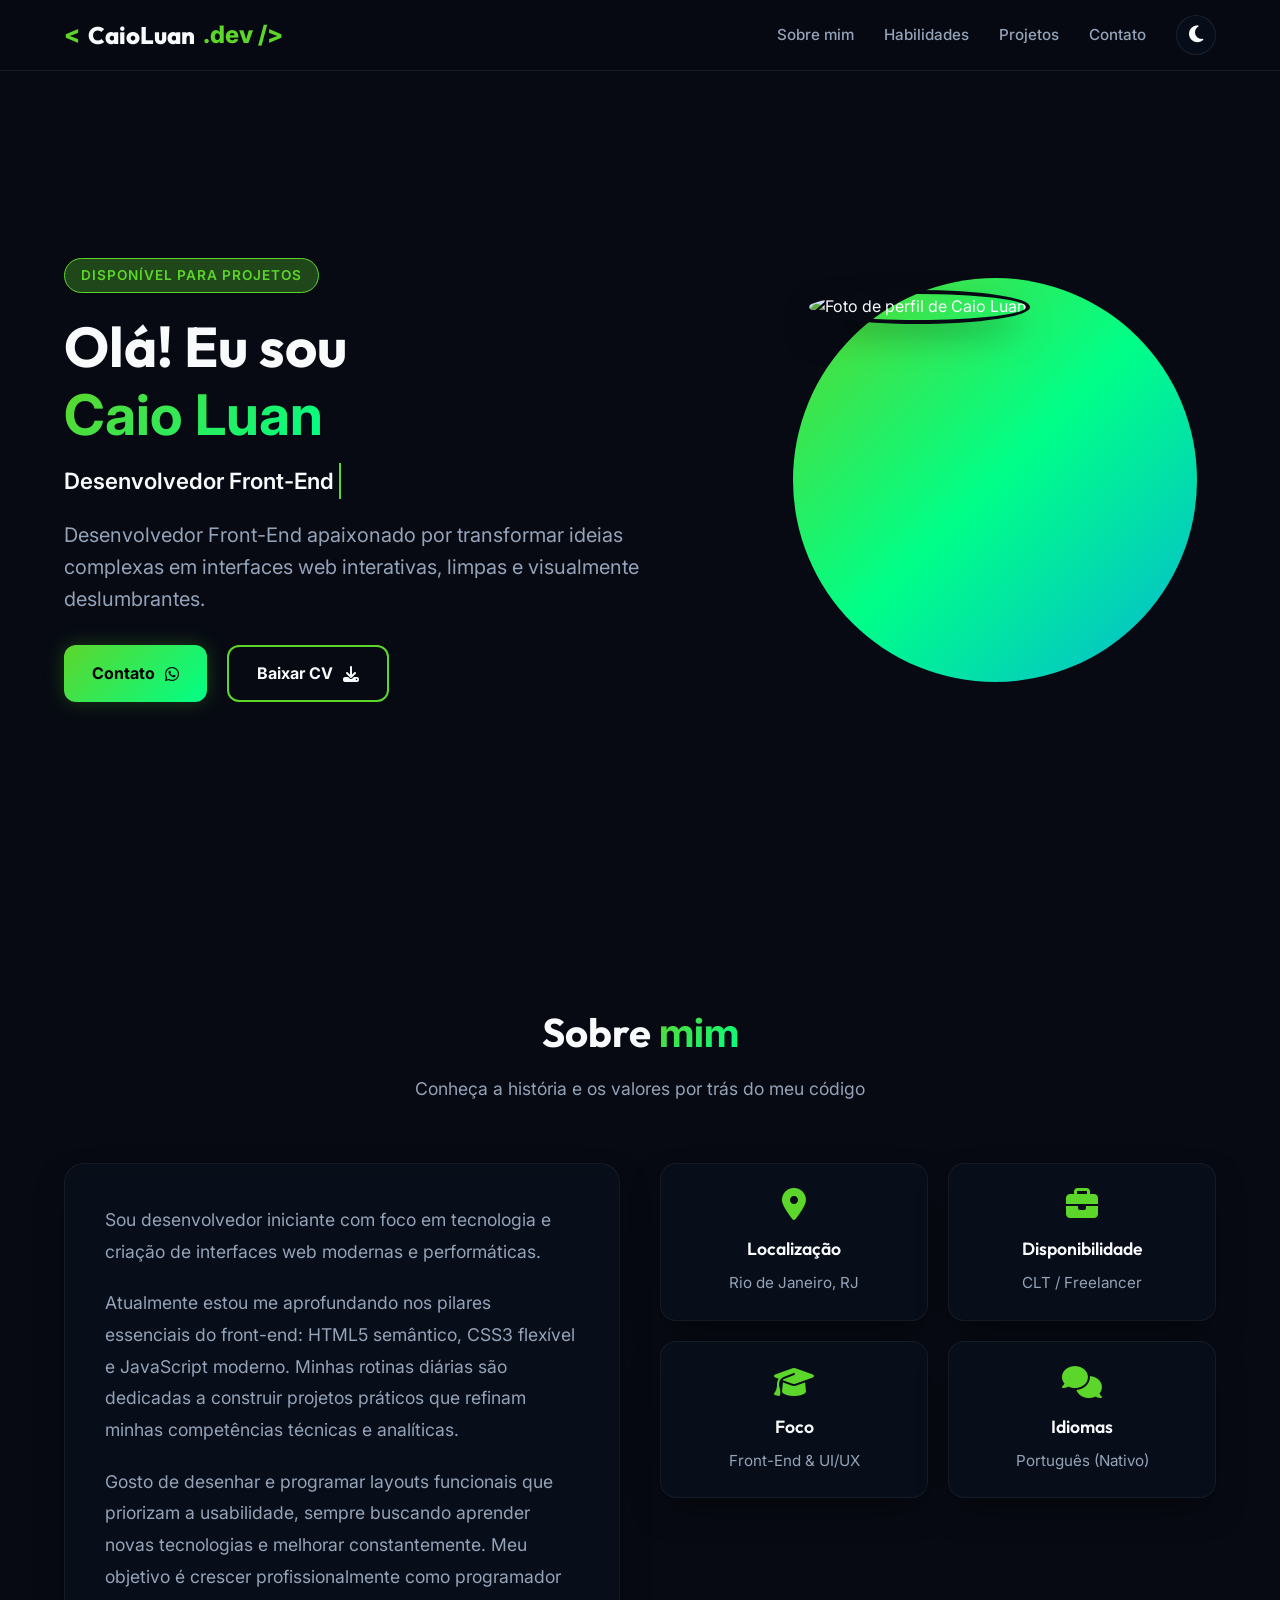
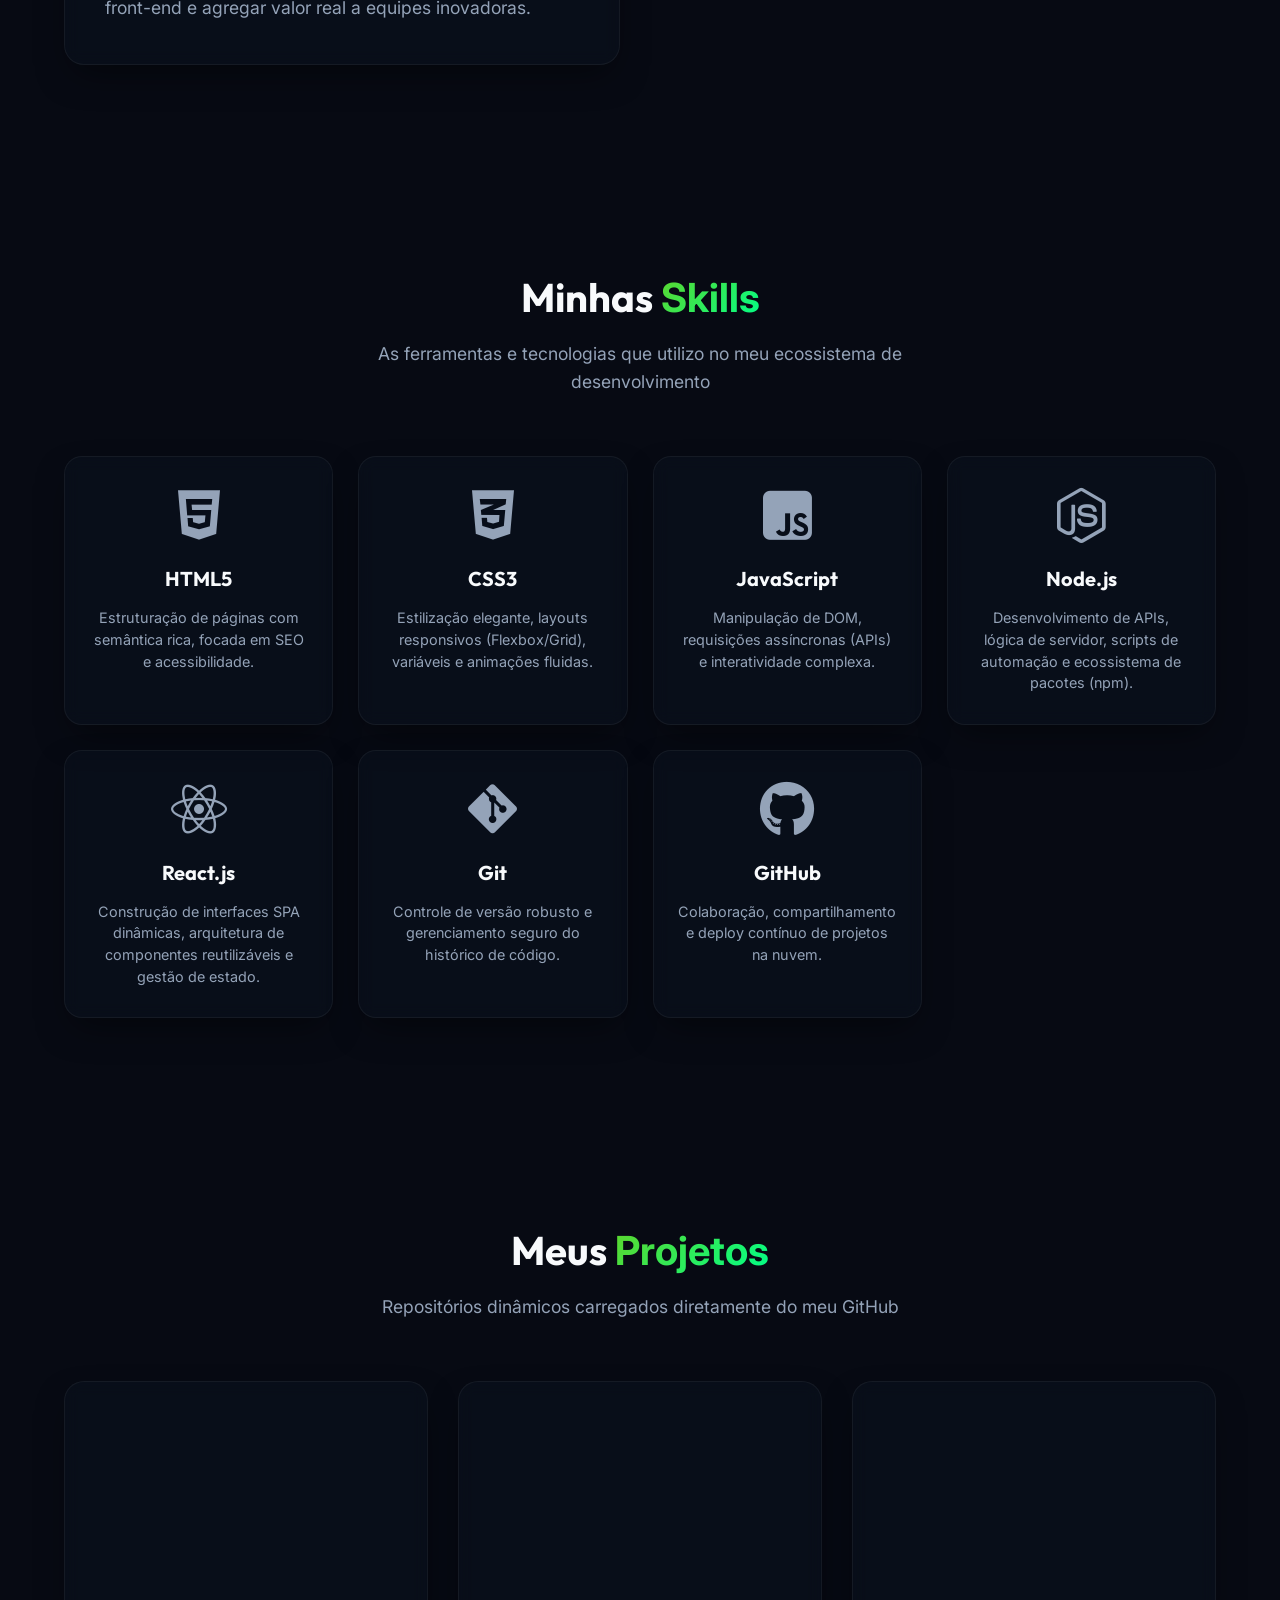
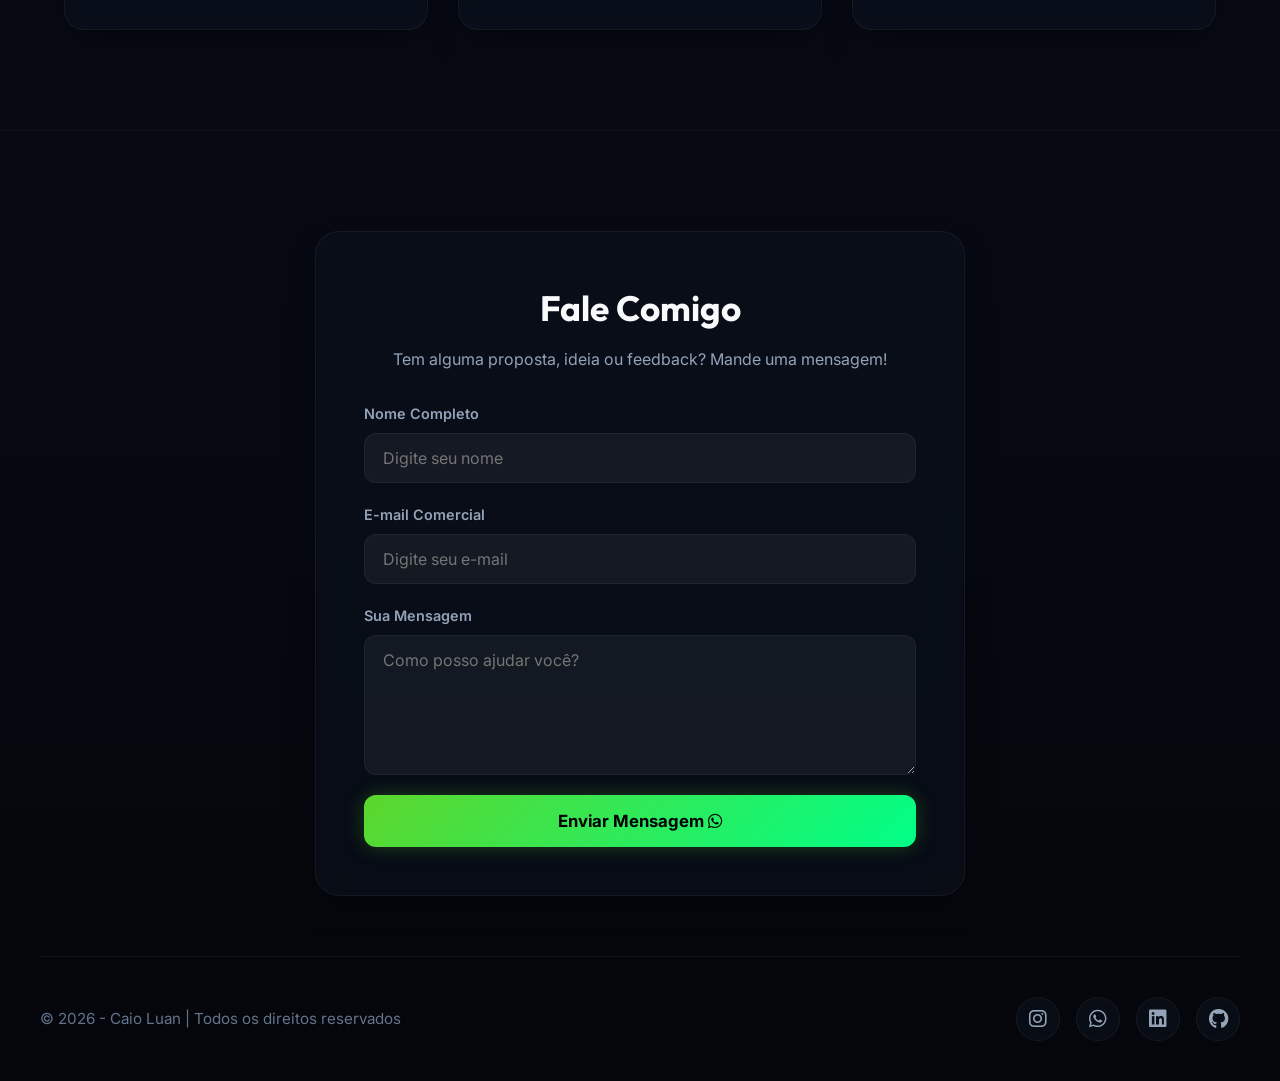
==== index.html @ 03e29f1f "Numero 2.0 Numero não estava funcionando, e arquivo js estava com caminho errado" ====
<!DOCTYPE html>
<html lang="pt-BR">
<head>
    <meta charset="UTF-8">
    <meta name="viewport" content="width=device-width, initial-scale=1.0">
    <meta name="description" content="Caio Luan - Desenvolvedor Front-End. Portfólio de projetos, habilidades e contato profissional.">
    <meta name="keywords" content="Caio Luan, Desenvolvedor Front-End, Web Developer, HTML, CSS, JavaScript, Portfólio">
    <meta name="author" content="Caio Luan">
    
    <!-- Open Graph for Social Media -->
    <meta property="og:title" content="Caio Luan | Portfólio Front-End">
    <meta property="og:description" content="Explore o portfólio de Caio Luan. Projetos interativos, habilidades e contato.">
    <meta property="og:image" content="img/iphone11.png">
    <meta property="og:type" content="website">
    
    <!-- Icons -->
    <link rel="stylesheet" href="https://cdnjs.cloudflare.com/ajax/libs/font-awesome/6.7.2/css/all.min.css" integrity="sha512-Evv84Mr4kqVGRNSgIGL/F/aIDqQb7xQ2vcrdIwxfjThSH8CSR7PBEakCr51Ck+w+/U6swU2Im1vVX0SVk9ABhg==" crossorigin="anonymous" referrerpolicy="no-referrer" />
    <link rel="apple-touch-icon" sizes="180x180" href="../favicon_io/apple-touch-icon.png">
    <link rel="icon" type="image/png" href="../favicon_io/favicon.ico">
    
    <!-- Stylesheets -->
    <link rel="stylesheet" href="css/index.css">
    <link rel="stylesheet" href="css/resp.css">
    
    <!-- Particles CDN -->
    <script src="https://cdn.jsdelivr.net/particles.js/2.0.0/particles.min.js"></script>
    
    <title>Caio Luan | Desenvolvedor Front-End</title>
</head>
<body>
    <!-- Partículas flutuantes de fundo -->
    <div id="particles-js"></div>

    <!-- Barra de Navegação Superior -->
    <nav id="navbar">
        <div class="nav-container">
            <a href="#" class="logo">
                <span>&lt;</span>CaioLuan<span>.dev /&gt;</span>
            </a>
            
            <ul class="topo" id="nav-links">
                <li><a href="#About-me">Sobre mim</a></li>
                <li><a href="#skills">Habilidades</a></li>
                <li><a href="#projetos">Projetos</a></li>
                <li><a href="#formulario">Contato</a></li>
                <li>
                    <button class="theme-btn" id="theme-toggle" aria-label="Alternar Tema">
                        <i class="fas fa-moon" id="theme-icon"></i>
                    </button>
                </li>
            </ul>
        </div>
    </nav>

    <!-- Apresentação Principal (Hero Section) -->
    <main class="hero">
        <div class="hero-grid">
            <div class="hero-left">
                <span class="tag">Disponível para Projetos</span>
                <h1 class="titulor">Olá! Eu sou <br><span class="destaque">Caio Luan</span></h1>
                
                <!-- Bloco de digitação animado -->
                <div class="typewrite-container">
                    <span class="typewrite" id="typing-text">Desenvolvedor Front-End</span>
                </div>
                
                <p class="subtitulo">Desenvolvedor Front-End apaixonado por transformar ideias complexas em interfaces web interativas, limpas e visualmente deslumbrantes.</p>
                
                <div class="cta-group">
                    <a href="#formulario" class="botao1" id="btn-contato">
                        Contato <i class="fab fa-whatsapp"></i>
                    </a>
                    <a href="../CV-PDF/Front-end%20Engineer.pdf" download class="botao1 botao1-alt" id="btn-cv">
                        Baixar CV <i class="fas fa-download"></i>
                    </a>
                </div>
            </div>
            
            <div class="hero-right">
                <div class="avatar-wrapper">
                    <!-- Anel luminoso giratório em gradiente -->
                    <div class="avatar-ring"></div>
                    <img src="../my-portif-lio/Portifolio-dev/img/iphone11.png" alt="Foto de perfil de Caio Luan" class="foto-principal">
                </div>
            </div>
        </div>
    </main>

    <!-- Seção Sobre Mim -->
    <section id="About-me">
        <div class="section-header">
            <h2>Sobre <span class="destaque">mim</span></h2>
            <p>Conheça a história e os valores por trás do meu código</p>
        </div>
        
        <div class="about-container">
            <div class="about-text">
                <p>Sou desenvolvedor iniciante com foco em tecnologia e criação de interfaces web modernas e performáticas.</p>
                <p>Atualmente estou me aprofundando nos pilares essenciais do front-end: HTML5 semântico, CSS3 flexível e JavaScript moderno. Minhas rotinas diárias são dedicadas a construir projetos práticos que refinam minhas competências técnicas e analíticas.</p>
                <p>Gosto de desenhar e programar layouts funcionais que priorizam a usabilidade, sempre buscando aprender novas tecnologias e melhorar constantemente. Meu objetivo é crescer profissionalmente como programador front-end e agregar valor real a equipes inovadoras.</p>
            </div>
            
            <!-- Grid de informações rápidas adicionais -->
            <div class="info-grid">
                <div class="info-card">
                    <i class="fas fa-map-marker-alt"></i>
                    <h3>Localização</h3>
                    <p>Rio de Janeiro, RJ</p>
                </div>
                <div class="info-card">
                    <i class="fas fa-briefcase"></i>
                    <h3>Disponibilidade</h3>
                    <p>CLT / Freelancer</p>
                </div>
                <div class="info-card">
                    <i class="fas fa-graduation-cap"></i>
                    <h3>Foco</h3>
                    <p>Front-End & UI/UX</p>
                </div>
                <div class="info-card">
                    <i class="fas fa-comments"></i>
                    <h3>Idiomas</h3>
                    <p>Português (Nativo)</p>
                </div>
            </div>
        </div>
    </section>

    <!-- Seção de Habilidades (Skills) -->
    <section id="skills">
        <div class="section-header">
            <h2>Minhas <span class="destaque">Skills</span></h2>
            <p>As ferramentas e tecnologias que utilizo no meu ecossistema de desenvolvimento</p>
        </div>
      
        <div class="skills-container">
            <div class="skill-card html">
                <i class="fab fa-html5"></i>
                <h3>HTML5</h3>
                <p>Estruturação de páginas com semântica rica, focada em SEO e acessibilidade.</p>
            </div>
      
            <div class="skill-card css">
                <i class="fab fa-css3-alt"></i>
                <h3>CSS3</h3>
                <p>Estilização elegante, layouts responsivos (Flexbox/Grid), variáveis e animações fluidas.</p>
            </div>
      
            <div class="skill-card js">
                <i class="fab fa-js-square"></i>
                <h3>JavaScript</h3>
                <p>Manipulação de DOM, requisições assíncronas (APIs) e interatividade complexa.</p>
            </div>
      
            <div class="skill-card node">
                <i class="fab fa-node-js"></i>
                <h3>Node.js</h3>
                <p>Desenvolvimento de APIs, lógica de servidor, scripts de automação e ecossistema de pacotes (npm).</p>
            </div>
      
            <div class="skill-card react">
                <i class="fab fa-react"></i>
                <h3>React.js</h3>
                <p>Construção de interfaces SPA dinâmicas, arquitetura de componentes reutilizáveis e gestão de estado.</p>
            </div>
      
            <div class="skill-card git">
                <i class="fab fa-git-alt"></i>
                <h3>Git</h3>
                <p>Controle de versão robusto e gerenciamento seguro do histórico de código.</p>
            </div>
      
            <div class="skill-card github">
                <i class="fab fa-github"></i>
                <h3>GitHub</h3>
                <p>Colaboração, compartilhamento e deploy contínuo de projetos na nuvem.</p>
            </div>
        </div>
    </section>
    
    <!-- Seção de Projetos -->
    <section id="projetos">
        <div class="section-header">
            <h2>Meus <span class="destaque">Projetos</span></h2>
            <p>Repositórios dinâmicos carregados diretamente do meu GitHub</p>
        </div>

        <!-- Skeleton loading placeholder que será substituído no carregamento da API -->
        <div id="projetos-api" class="projetos-grid">
            <div class="projeto-card skeleton">
                <div style="display:flex; justify-content:space-between; margin-bottom: 20px;">
                    <div class="skeleton-text" style="width: 40px; height: 40px; border-radius: 50%;"></div>
                    <div class="skeleton-text" style="width: 80px;"></div>
                </div>
                <div class="skeleton-title"></div>
                <div class="skeleton-text" style="width: 100%;"></div>
                <div class="skeleton-text" style="width: 90%;"></div>
                <div class="skeleton-text" style="width: 40%; margin-top:20px;"></div>
            </div>
            <div class="projeto-card skeleton">
                <div style="display:flex; justify-content:space-between; margin-bottom: 20px;">
                    <div class="skeleton-text" style="width: 40px; height: 40px; border-radius: 50%;"></div>
                    <div class="skeleton-text" style="width: 80px;"></div>
                </div>
                <div class="skeleton-title"></div>
                <div class="skeleton-text" style="width: 100%;"></div>
                <div class="skeleton-text" style="width: 90%;"></div>
                <div class="skeleton-text" style="width: 40%; margin-top:20px;"></div>
            </div>
            <div class="projeto-card skeleton">
                <div style="display:flex; justify-content:space-between; margin-bottom: 20px;">
                    <div class="skeleton-text" style="width: 40px; height: 40px; border-radius: 50%;"></div>
                    <div class="skeleton-text" style="width: 80px;"></div>
                </div>
                <div class="skeleton-title"></div>
                <div class="skeleton-text" style="width: 100%;"></div>
                <div class="skeleton-text" style="width: 90%;"></div>
                <div class="skeleton-text" style="width: 40%; margin-top:20px;"></div>
            </div>
        </div>
    </section>
      
    <!-- Rodapé & Formulário de Contato -->
    <footer>
        <div class="contato-container" id="formulario">
            <h2>Fale Comigo</h2>
            <p>Tem alguma proposta, ideia ou feedback? Mande uma mensagem!</p>
            <form action="#" method="post" id="contact-form">
                <div class="form-group">
                    <label for="nome">Nome Completo</label>
                    <input type="text" id="nome" name="nome" placeholder="Digite seu nome" required>
                </div>

                <div class="form-group">
                    <label for="email">E-mail Comercial</label>
                    <input type="email" id="email" name="email" placeholder="Digite seu e-mail" required>
                </div>

                <div class="form-group">
                    <label for="mensagem">Sua Mensagem</label>
                    <textarea id="mensagem" name="mensagem" placeholder="Como posso ajudar você?" required></textarea>
                </div>

                <button class="Enviar" type="submit" id="btn-enviar">
                    Enviar Mensagem <i class="fab fa-whatsapp"></i>
                </button>
            </form>
        </div>

        <div class="footer-divider"></div>

        <div class="footer-bottom">
            <p>© 2026 - Caio Luan | Todos os direitos reservados</p>
            <div class="social-links">
                <a href="https://www.instagram.com/p/C6Pz-_Mrm_O/?igsh=MXd5Mm44dnE5eXV2aw==" target="_blank" title="Instagram" aria-label="Instagram">
                    <i class="fab fa-instagram"></i>
                </a>
                <a href="http://wa.me//5521971088704" target="_blank" title="WhatsApp" aria-label="WhatsApp">
                    <i class="fab fa-whatsapp"></i>
                </a>
                <a href="https://www.linkedin.com/in/desenvolvendofrontcaioluan444?utm_source=share&utm_campaign=share_via&utm_content=profile&utm_medium=ios_app" target="_blank" title="LinkedIn" aria-label="LinkedIn">
                    <i class="fab fa-linkedin"></i>
                </a>
                <a href="https://github.com/caioluanmatos" target="_blank" title="GitHub" aria-label="GitHub">
                    <i class="fab fa-github"></i>
                </a>
            </div>
        </div>
    </footer>

    <!-- Main JavaScript -->
    <script src="../my-portif-lio/Portifolio-dev/index.js"></script>
</body>
</html>
---- css/index.css ----
@import url('https://fonts.googleapis.com/css2?family=Inter:wght@300;400;500;600;700&family=Outfit:wght@400;500;600;700;800&display=swap');

/* ==========================================
   Variables & Design Tokens (Dark/Light)
   ========================================== */
:root {
  /* Colors - Dark Mode (Default) */
  --bg-primary: #070a13;
  --bg-secondary: rgba(13, 20, 35, 0.45);
  --bg-navbar: rgba(7, 10, 19, 0.75);
  --bg-card-hover: rgba(20, 30, 55, 0.65);
  
  --accent-primary: #5DD62C; /* original bright green */
  --accent-secondary: #00ff88; /* neon mint green */
  --accent-glow: rgba(93, 214, 44, 0.3);
  --accent-blue: #06b6d4; /* cyberpunk cyan */
  
  --text-primary: #f8fafc;
  --text-secondary: #94a3b8;
  --text-muted: #64748b;
  
  --border-color: rgba(255, 255, 255, 0.05);
  --glass-border: rgba(255, 255, 255, 0.08);
  --card-shadow: 0 15px 35px -10px rgba(0, 0, 0, 0.5);
  --glow-shadow: 0 0 20px rgba(93, 214, 44, 0.25);
  
  --transition-smooth: all 0.4s cubic-bezier(0.16, 1, 0.3, 1);
  --transition-fast: all 0.2s ease;
}

body.light-mode {
  /* Colors - Light Mode */
  --bg-primary: #f8fafc;
  --bg-secondary: rgba(255, 255, 255, 0.75);
  --bg-navbar: rgba(248, 250, 252, 0.85);
  --bg-card-hover: rgba(255, 255, 255, 0.95);
  
  --accent-primary: #38a112; /* dark green for readability */
  --accent-secondary: #059669;
  --accent-glow: rgba(56, 161, 18, 0.15);
  --accent-blue: #0891b2;
  
  --text-primary: #0f172a;
  --text-secondary: #475569;
  --text-muted: #64748b;
  
  --border-color: rgba(0, 0, 0, 0.06);
  --glass-border: rgba(0, 0, 0, 0.08);
  --card-shadow: 0 15px 35px -10px rgba(15, 23, 42, 0.06);
  --glow-shadow: 0 0 20px rgba(56, 161, 18, 0.15);
}

/* ==========================================
   Resets & Base Styles
   ========================================== */
* {
  box-sizing: border-box;
  margin: 0;
  padding: 0;
  font-family: 'Inter', sans-serif;
}

html {
  scroll-behavior: smooth;
  overflow-x: hidden;
}

body {
  background-color: var(--bg-primary);
  color: var(--text-primary);
  transition: background-color 0.5s ease, color 0.5s ease;
  line-height: 1.6;
}

/* Particles Background */
#particles-js {
  position: fixed;
  width: 100%;
  height: 100%;
  top: 0;
  left: 0;
  z-index: -1;
  background-color: transparent;
  pointer-events: none;
}

/* Custom Scrollbar */
::-webkit-scrollbar {
  width: 10px;
}

::-webkit-scrollbar-track {
  background: var(--bg-primary);
}

::-webkit-scrollbar-thumb {
  background: var(--bg-secondary);
  border: 2px solid var(--bg-primary);
  border-radius: 5px;
}

::-webkit-scrollbar-thumb:hover {
  background: var(--accent-primary);
}

/* ==========================================
   Typography
   ========================================== */
h1, h2, h3, h4 {
  font-family: 'Outfit', sans-serif;
  color: var(--text-primary);
  font-weight: 700;
}

a {
  text-decoration: none;
  color: inherit;
  transition: var(--transition-fast);
}

.destaque {
  color: var(--accent-primary);
  background: linear-gradient(135deg, var(--accent-primary), var(--accent-secondary));
  -webkit-background-clip: text;
  -webkit-text-fill-color: transparent;
}

/* ==========================================
   Glassmorphic Header & Navigation
   ========================================== */
nav {
  position: fixed;
  top: 0;
  left: 0;
  width: 100%;
  z-index: 1000;
  background-color: var(--bg-navbar);
  backdrop-filter: blur(12px);
  -webkit-backdrop-filter: blur(12px);
  border-bottom: 1px solid var(--glass-border);
  transition: var(--transition-smooth);
}

.nav-container {
  max-width: 1200px;
  margin: 0 auto;
  padding: 15px 24px;
  display: flex;
  justify-content: space-between;
  align-items: center;
}

.logo {
  font-family: 'Outfit', sans-serif;
  font-size: 1.5rem;
  font-weight: 800;
  color: var(--text-primary);
  display: flex;
  align-items: center;
  gap: 8px;
}

.logo span {
  color: var(--accent-primary);
}

.topo {
  display: flex;
  align-items: center;
  gap: 30px;
  list-style: none;
}

.topo a {
  font-size: 0.95rem;
  font-weight: 500;
  color: var(--text-secondary);
  position: relative;
  padding: 5px 0;
}

.topo a:hover {
  color: var(--text-primary);
}

/* Expandable Underline Effect */
.topo a::after {
  content: '';
  position: absolute;
  bottom: 0;
  left: 0;
  width: 0;
  height: 2px;
  background: linear-gradient(90deg, var(--accent-primary), var(--accent-secondary));
  transition: var(--transition-smooth);
}

.topo a:hover::after {
  width: 100%;
}

/* Theme Switcher Button */
.theme-btn {
  background: var(--bg-secondary);
  border: 1px solid var(--glass-border);
  color: var(--text-primary);
  width: 40px;
  height: 40px;
  border-radius: 50%;
  display: flex;
  align-items: center;
  justify-content: center;
  cursor: pointer;
  transition: var(--transition-smooth);
}

.theme-btn:hover {
  border-color: var(--accent-primary);
  transform: rotate(30deg);
  box-shadow: var(--glow-shadow);
}

.theme-btn i {
  font-size: 1.2rem;
}

/* ==========================================
   Hero Section
   ========================================== */
main.hero {
  min-height: 100vh;
  display: flex;
  align-items: center;
  justify-content: center;
  padding: 120px 24px 60px 24px;
  max-width: 1200px;
  margin: 0 auto;
}

.hero-grid {
  display: grid;
  grid-template-columns: 1.2fr 0.8fr;
  gap: 48px;
  align-items: center;
  width: 100%;
}

.hero-left {
  text-align: left;
}

.hero-left .tag {
  display: inline-block;
  padding: 6px 16px;
  background: var(--accent-glow);
  color: var(--accent-primary);
  border: 1px solid var(--accent-primary);
  border-radius: 50px;
  font-size: 0.85rem;
  font-weight: 600;
  margin-bottom: 20px;
  text-transform: uppercase;
  letter-spacing: 1px;
}

.titulor {
  font-size: 3.5rem;
  line-height: 1.2;
  margin-bottom: 15px;
}

.subtitulo {
  font-size: 1.25rem;
  color: var(--text-secondary);
  margin-bottom: 30px;
  max-width: 600px;
}

/* Interactive dynamic typing block */
.typewrite-container {
  height: 35px;
  margin-bottom: 20px;
  display: flex;
  align-items: center;
}

.typewrite {
  font-size: 1.4rem;
  font-weight: 600;
  color: var(--text-primary);
  border-right: 2px solid var(--accent-primary);
  white-space: nowrap;
  animation: cursor-blink 0.8s infinite;
  padding-right: 5px;
}

/* Hero Right: Pulsing Avatar */
.hero-right {
  display: flex;
  justify-content: center;
  position: relative;
}

.avatar-wrapper {
  position: relative;
  width: 380px;
  height: 380px;
}

/* Outer spinning gradient ring */
.avatar-ring {
  position: absolute;
  top: -12px;
  left: -12px;
  right: -12px;
  bottom: -12px;
  border-radius: 50%;
  background: linear-gradient(135deg, var(--accent-primary), var(--accent-secondary), var(--accent-blue));
  z-index: 1;
  animation: spin-gradient 8s linear infinite;
}

.foto-principal {
  position: relative;
  width: 100%;
  height: 100%;
  object-fit: cover;
  border-radius: 50%;
  border: 4px solid var(--bg-primary);
  z-index: 2;
  box-shadow: var(--card-shadow);
  animation: flutuar 6s ease-in-out infinite;
}

/* Buttons (CTAs) */
.cta-group {
  display: flex;
  gap: 20px;
}

.botao1 {
  display: inline-flex;
  align-items: center;
  justify-content: center;
  gap: 10px;
  background: linear-gradient(135deg, var(--accent-primary), var(--accent-secondary));
  color: #000;
  font-size: 1rem;
  font-weight: 700;
  padding: 14px 28px;
  border-radius: 12px;
  border: none;
  cursor: pointer;
  transition: var(--transition-smooth);
  box-shadow: var(--glow-shadow);
}

.botao1:hover {
  transform: translateY(-4px);
  box-shadow: 0 15px 30px rgba(93, 214, 44, 0.4);
}

.botao1-alt {
  background: transparent;
  color: var(--text-primary);
  border: 2px solid var(--accent-primary);
  box-shadow: none;
}

.botao1-alt:hover {
  background: var(--accent-glow);
  color: var(--text-primary);
}

/* ==========================================
   Section Layouts
   ========================================== */
section {
  padding: 100px 24px;
  max-width: 1200px;
  margin: 0 auto;
}

.section-header {
  text-align: center;
  margin-bottom: 60px;
}

.section-header h2 {
  font-size: 2.5rem;
  position: relative;
  display: inline-block;
  margin-bottom: 10px;
}

.section-header p {
  color: var(--text-secondary);
  font-size: 1.1rem;
  max-width: 600px;
  margin: 0 auto;
}

/* ==========================================
   About Me Section
   ========================================== */
.about-container {
  display: grid;
  grid-template-columns: 1fr 1fr;
  gap: 40px;
  align-items: flex-start;
}

.about-text {
  background: var(--bg-secondary);
  border: 1px solid var(--border-color);
  border-radius: 20px;
  padding: 40px;
  box-shadow: var(--card-shadow);
  backdrop-filter: blur(8px);
}

.about-text p {
  font-size: 1.1rem;
  line-height: 1.8;
  color: var(--text-secondary);
  text-align: left;
  margin-bottom: 20px;
}

.about-text p:last-child {
  margin-bottom: 0;
}

/* Info Grid cards */
.info-grid {
  display: grid;
  grid-template-columns: repeat(2, 1fr);
  gap: 20px;
}

.info-card {
  background: var(--bg-secondary);
  border: 1px solid var(--border-color);
  border-radius: 16px;
  padding: 24px;
  text-align: center;
  box-shadow: var(--card-shadow);
  transition: var(--transition-smooth);
}

.info-card:hover {
  transform: translateY(-5px);
  border-color: var(--accent-primary);
}

.info-card i {
  font-size: 2rem;
  color: var(--accent-primary);
  margin-bottom: 15px;
}

.info-card h3 {
  font-size: 1.1rem;
  font-weight: 600;
  margin-bottom: 8px;
  color: var(--text-primary);
}

.info-card p {
  font-size: 0.95rem;
  color: var(--text-secondary);
  margin: 0;
}

/* ==========================================
   Skills Section
   ========================================== */
.skills-container {
  display: grid;
  grid-template-columns: repeat(auto-fit, minmax(220px, 1fr));
  gap: 25px;
}

.skill-card {
  background: var(--bg-secondary);
  border: 1px solid var(--border-color);
  border-radius: 18px;
  padding: 30px 24px;
  text-align: center;
  box-shadow: var(--card-shadow);
  transition: var(--transition-smooth);
  position: relative;
  overflow: hidden;
  backdrop-filter: blur(8px);
}

/* Tech shadow glowing accent hover */
.skill-card::before {
  content: '';
  position: absolute;
  top: 0;
  left: 0;
  width: 100%;
  height: 4px;
  background: transparent;
  transition: var(--transition-smooth);
}

.skill-card:hover {
  transform: translateY(-10px);
  background: var(--bg-card-hover);
  box-shadow: var(--glow-shadow);
}

/* Tech color customization */
.skill-card.html:hover::before { background: #e34c26; }
.skill-card.css:hover::before { background: #264de4; }
.skill-card.js:hover::before { background: #f0db4f; }
.skill-card.node:hover::before { background: #339933; }
.skill-card.react:hover::before { background: #61dafb; }
.skill-card.git:hover::before { background: #f05032; }
.skill-card.github:hover::before { background: #ffffff; }

body.light-mode .skill-card.github:hover::before { background: #000000; }

.skill-card.html:hover i { color: #e34c26; filter: drop-shadow(0 0 10px rgba(227, 76, 38, 0.4)); }
.skill-card.css:hover i { color: #264de4; filter: drop-shadow(0 0 10px rgba(38, 77, 228, 0.4)); }
.skill-card.js:hover i { color: #f0db4f; filter: drop-shadow(0 0 10px rgba(240, 219, 79, 0.4)); }
.skill-card.node:hover i { color: #339933; filter: drop-shadow(0 0 10px rgba(51, 153, 51, 0.4)); }
.skill-card.react:hover i { color: #61dafb; filter: drop-shadow(0 0 10px rgba(97, 218, 251, 0.4)); }
.skill-card.git:hover i { color: #f05032; filter: drop-shadow(0 0 10px rgba(240, 80, 50, 0.4)); }
.skill-card.github:hover i { color: #ffffff; filter: drop-shadow(0 0 10px rgba(255, 255, 255, 0.5)); }

body.light-mode .skill-card.github:hover i { color: #000000; filter: drop-shadow(0 0 10px rgba(0, 0, 0, 0.2)); }

.skill-card i {
  font-size: 3.5rem;
  color: var(--text-secondary);
  margin-bottom: 20px;
  transition: var(--transition-smooth);
}

.skill-card h3 {
  font-size: 1.25rem;
  margin-bottom: 12px;
}

.skill-card p {
  font-size: 0.9rem;
  color: var(--text-secondary);
  line-height: 1.5;
}

/* ==========================================
   Projects Section
   ========================================== */
.projetos-grid {
  display: grid;
  grid-template-columns: repeat(auto-fill, minmax(320px, 1fr));
  gap: 30px;
  margin-top: 40px;
}

/* Project Card layout */
.projeto-card {
  background: var(--bg-secondary);
  border: 1px solid var(--border-color);
  border-radius: 20px;
  padding: 28px;
  box-shadow: var(--card-shadow);
  transition: var(--transition-smooth);
  display: flex;
  flex-direction: column;
  justify-content: space-between;
  backdrop-filter: blur(8px);
  position: relative;
}

.projeto-card:hover {
  transform: translateY(-8px);
  border-color: var(--accent-primary);
  background: var(--bg-card-hover);
  box-shadow: var(--glow-shadow);
}

.projeto-header {
  display: flex;
  justify-content: space-between;
  align-items: center;
  margin-bottom: 16px;
}

.projeto-header i.folder {
  font-size: 2rem;
  color: var(--accent-primary);
}

.projeto-stats {
  display: flex;
  gap: 12px;
  font-size: 0.85rem;
  color: var(--text-muted);
}

.projeto-stats span {
  display: flex;
  align-items: center;
  gap: 4px;
}

.projeto-body h3 {
  font-size: 1.3rem;
  margin-bottom: 10px;
  text-align: left;
}

.projeto-body p {
  font-size: 0.95rem;
  color: var(--text-secondary);
  line-height: 1.5;
  text-align: left;
  margin-bottom: 20px;
  display: -webkit-box;
  -webkit-line-clamp: 3;
  -webkit-box-orient: vertical;
  overflow: hidden;
}

.projeto-footer {
  display: flex;
  justify-content: space-between;
  align-items: center;
  margin-top: auto;
}

.projeto-lang {
  display: inline-block;
  padding: 4px 10px;
  background: var(--border-color);
  border-radius: 50px;
  font-size: 0.75rem;
  font-weight: 600;
  color: var(--accent-primary);
}

.projeto-links {
  display: flex;
  gap: 12px;
}

.projeto-links a {
  font-size: 1.1rem;
  color: var(--text-secondary);
  padding: 6px;
  border-radius: 6px;
  background: var(--border-color);
}

.projeto-links a:hover {
  color: var(--accent-primary);
  background: var(--accent-glow);
}

/* Skeleton Loading styles */
.skeleton {
  animation: skeleton-loading 1.2s linear infinite alternate;
}

.skeleton-text {
  height: 15px;
  margin-bottom: 8px;
  border-radius: 4px;
}

.skeleton-title {
  height: 22px;
  width: 60%;
  margin-bottom: 12px;
  border-radius: 4px;
}

@keyframes skeleton-loading {
  0% { background-color: rgba(255, 255, 255, 0.05); }
  100% { background-color: rgba(255, 255, 255, 0.15); }
}

/* ==========================================
   Contact Form & Footer
   ========================================== */
footer {
  position: relative;
  background: linear-gradient(180deg, var(--bg-primary) 0%, #04060b 100%);
  padding: 100px 24px 40px 24px;
  border-top: 1px solid var(--border-color);
}

.contato-container {
  max-width: 650px;
  margin: 0 auto 60px auto;
  background: var(--bg-secondary);
  border: 1px solid var(--border-color);
  border-radius: 24px;
  padding: 48px;
  box-shadow: var(--card-shadow);
  backdrop-filter: blur(12px);
}

.contato-container h2 {
  font-size: 2.2rem;
  margin-bottom: 10px;
  text-align: center;
}

.contato-container p {
  text-align: center;
  color: var(--text-secondary);
  margin-bottom: 30px;
  font-size: 1rem;
}

/* Form Styles with floating effects */
form {
  display: flex;
  flex-direction: column;
  gap: 20px;
}

.form-group {
  display: flex;
  flex-direction: column;
  position: relative;
}

.form-group label {
  font-size: 0.9rem;
  font-weight: 600;
  color: var(--text-secondary);
  margin-bottom: 8px;
  text-align: left;
  transition: var(--transition-fast);
}

.form-group input,
.form-group textarea {
  background: var(--border-color);
  border: 1px solid var(--border-color);
  border-radius: 12px;
  padding: 14px 18px;
  color: var(--text-primary);
  font-size: 1rem;
  outline: none;
  transition: var(--transition-smooth);
}

.form-group textarea {
  min-height: 140px;
  resize: vertical;
}

.form-group input:focus,
.form-group textarea:focus {
  border-color: var(--accent-primary);
  background: var(--bg-card-hover);
  box-shadow: 0 0 15px var(--accent-glow);
}

button.Enviar {
  background: linear-gradient(135deg, var(--accent-primary), var(--accent-secondary));
  color: #000;
  border: none;
  border-radius: 12px;
  padding: 16px;
  font-size: 1.05rem;
  font-weight: 700;
  cursor: pointer;
  transition: var(--transition-smooth);
  width: 100%;
  box-shadow: var(--glow-shadow);
}

button.Enviar:hover {
  transform: translateY(-3px);
  box-shadow: 0 10px 25px rgba(93, 214, 44, 0.4);
}

/* Social & Legal Footer */
.footer-divider {
  max-width: 1200px;
  height: 1px;
  background: var(--border-color);
  margin: 40px auto;
}

.footer-bottom {
  max-width: 1200px;
  margin: 0 auto;
  display: flex;
  justify-content: space-between;
  align-items: center;
  flex-wrap: wrap;
  gap: 20px;
}

.footer-bottom p {
  font-size: 0.95rem;
  color: var(--text-muted);
}

.social-links {
  display: flex;
  gap: 16px;
}

.social-links a {
  width: 44px;
  height: 44px;
  border-radius: 50%;
  background: var(--bg-secondary);
  border: 1px solid var(--border-color);
  color: var(--text-secondary);
  display: flex;
  align-items: center;
  justify-content: center;
  font-size: 1.25rem;
  transition: var(--transition-smooth);
}

.social-links a:hover {
  color: #000;
  background: linear-gradient(135deg, var(--accent-primary), var(--accent-secondary));
  border-color: var(--accent-primary);
  transform: translateY(-5px);
  box-shadow: var(--glow-shadow);
}

/* ==========================================
   Animations Keyframes
   ========================================== */
@keyframes flutuar {
  0%, 100% {
    transform: translateY(0);
  }
  50% {
    transform: translateY(-15px);
  }
}

@keyframes spin-gradient {
  0% {
    transform: rotate(0deg);
  }
  100% {
    transform: rotate(360deg);
  }
}

@keyframes cursor-blink {
  50% { border-color: transparent; }
}

@keyframes slide-in-top {
  0% { transform: translateY(-30px); opacity: 0; }
  100% { transform: translateY(0); opacity: 1; }
}
---- css/resp.css ----
/* ==========================================
   Responsive Adaptations & Media Queries
   ========================================== */

/* Medium Devices (Tablets, less than 992px) */
@media (max-width: 992px) {
  .hero-grid {
    gap: 32px;
  }
  
  .titulor {
    font-size: 2.8rem;
  }
  
  .avatar-wrapper {
    width: 300px;
    height: 300px;
  }
  
  .about-container {
    grid-template-columns: 1fr;
    gap: 30px;
  }
  
  .about-text {
    padding: 30px;
  }
}

/* Small Devices (Smartphones & Portrait Tablets, less than 768px) */
@media (max-width: 768px) {
  nav {
    padding: 5px 0;
  }

  .nav-container {
    flex-direction: column;
    gap: 15px;
    padding: 12px;
  }

  .topo {
    gap: 15px;
    flex-wrap: wrap;
    justify-content: center;
    width: 100%;
  }

  .topo li {
    font-size: 0.85rem;
  }

  main.hero {
    padding-top: 160px;
    padding-bottom: 40px;
  }

  .hero-grid {
    grid-template-columns: 1fr;
    gap: 40px;
    text-align: center;
  }

  .hero-left {
    text-align: center;
    display: flex;
    flex-direction: column;
    align-items: center;
  }

  .hero-left .tag {
    margin-left: auto;
    margin-right: auto;
  }

  .titulor {
    font-size: 2.3rem;
  }

  .subtitulo {
    font-size: 1.1rem;
    margin-left: auto;
    margin-right: auto;
  }

  .typewrite-container {
    justify-content: center;
  }

  .cta-group {
    flex-direction: column;
    width: 100%;
    max-width: 320px;
    gap: 12px;
  }

  .botao1 {
    width: 100%;
  }

  .avatar-wrapper {
    width: 260px;
    height: 260px;
  }

  section {
    padding: 60px 16px;
  }

  .section-header {
    margin-bottom: 40px;
  }

  .section-header h2 {
    font-size: 2rem;
  }

  .contato-container {
    padding: 30px 20px;
  }

  .contato-container h2 {
    font-size: 1.8rem;
  }

  .footer-bottom {
    flex-direction: column;
    text-align: center;
    gap: 20px;
  }
}

/* Extra Small Devices (Very small phones, less than 480px) */
@media (max-width: 480px) {
  .topo {
    gap: 12px;
  }

  .topo a {
    font-size: 0.8rem;
  }

  .titulor {
    font-size: 2rem;
  }

  .avatar-wrapper {
    width: 220px;
    height: 220px;
  }

  .info-grid {
    grid-template-columns: 1fr;
    gap: 15px;
  }

  .skills-container {
    grid-template-columns: 1fr;
  }
  
  .projetos-grid {
    grid-template-columns: 1fr;
  }
}
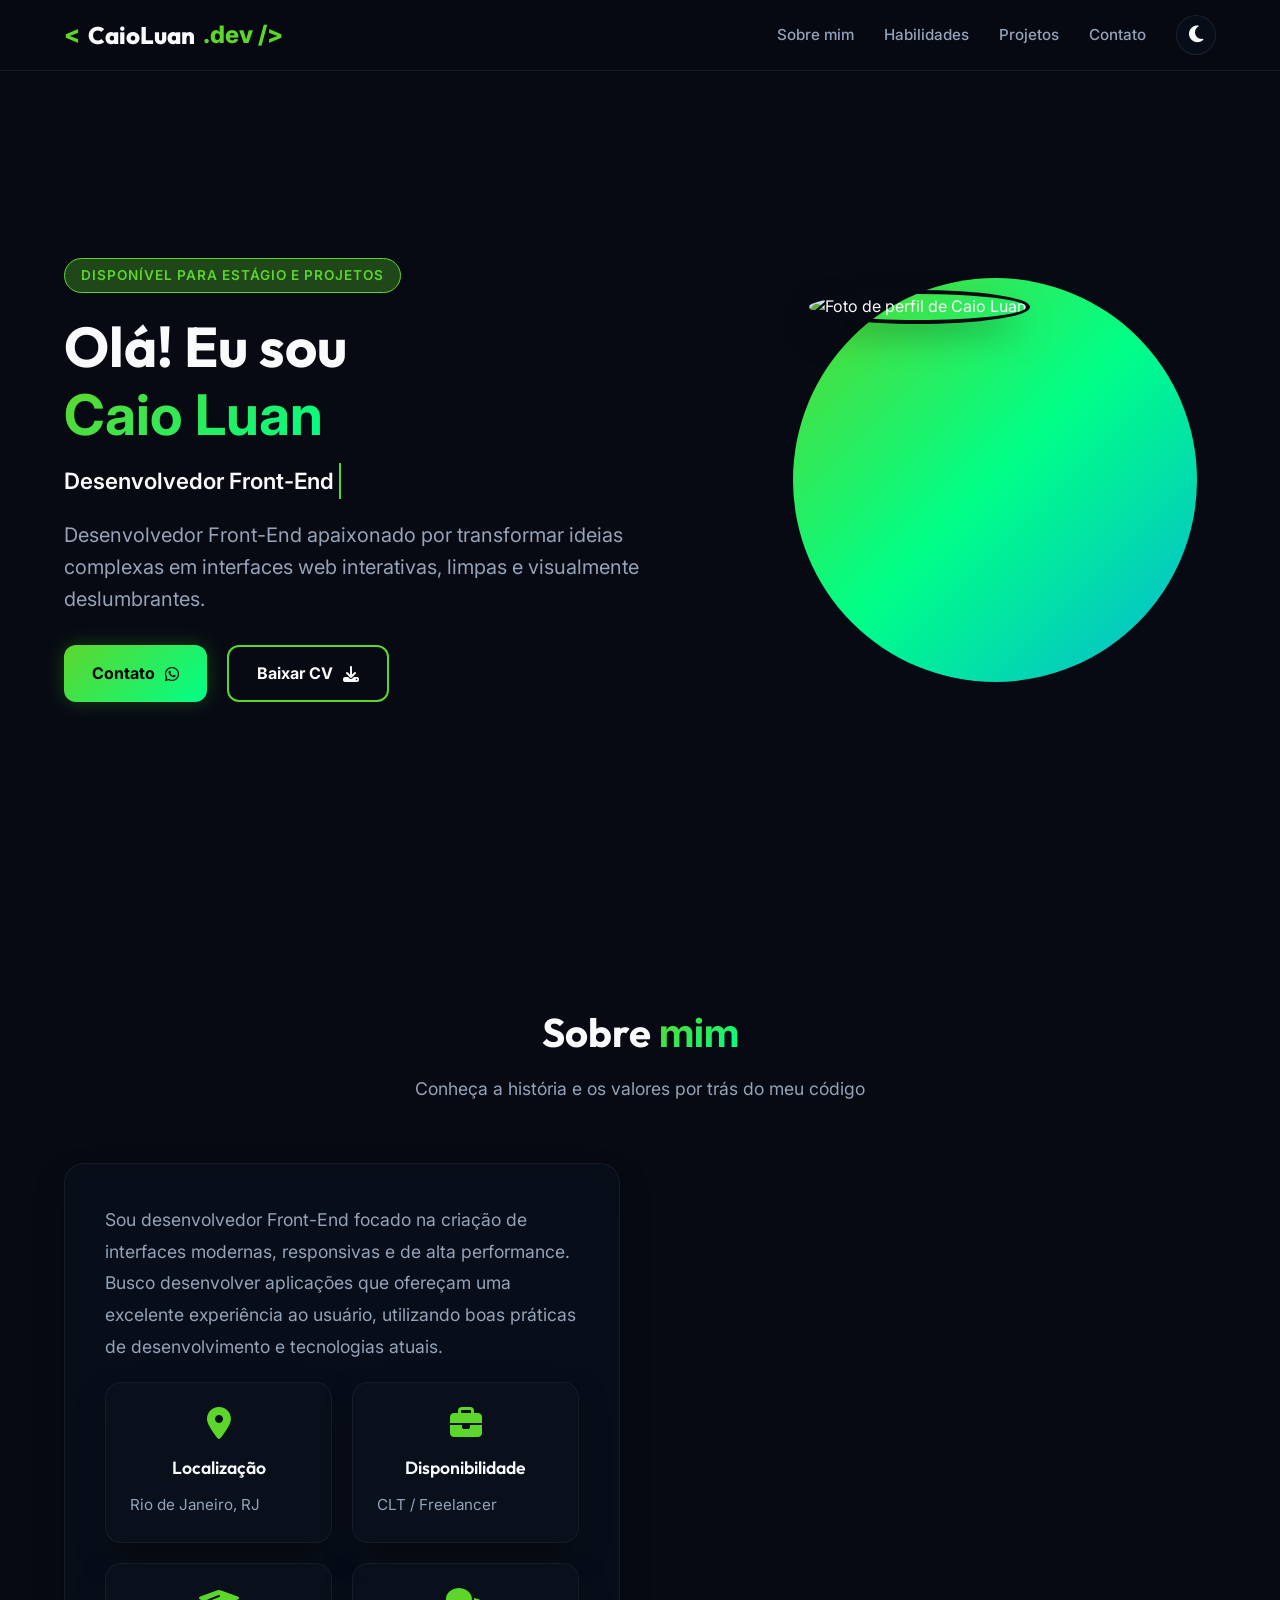
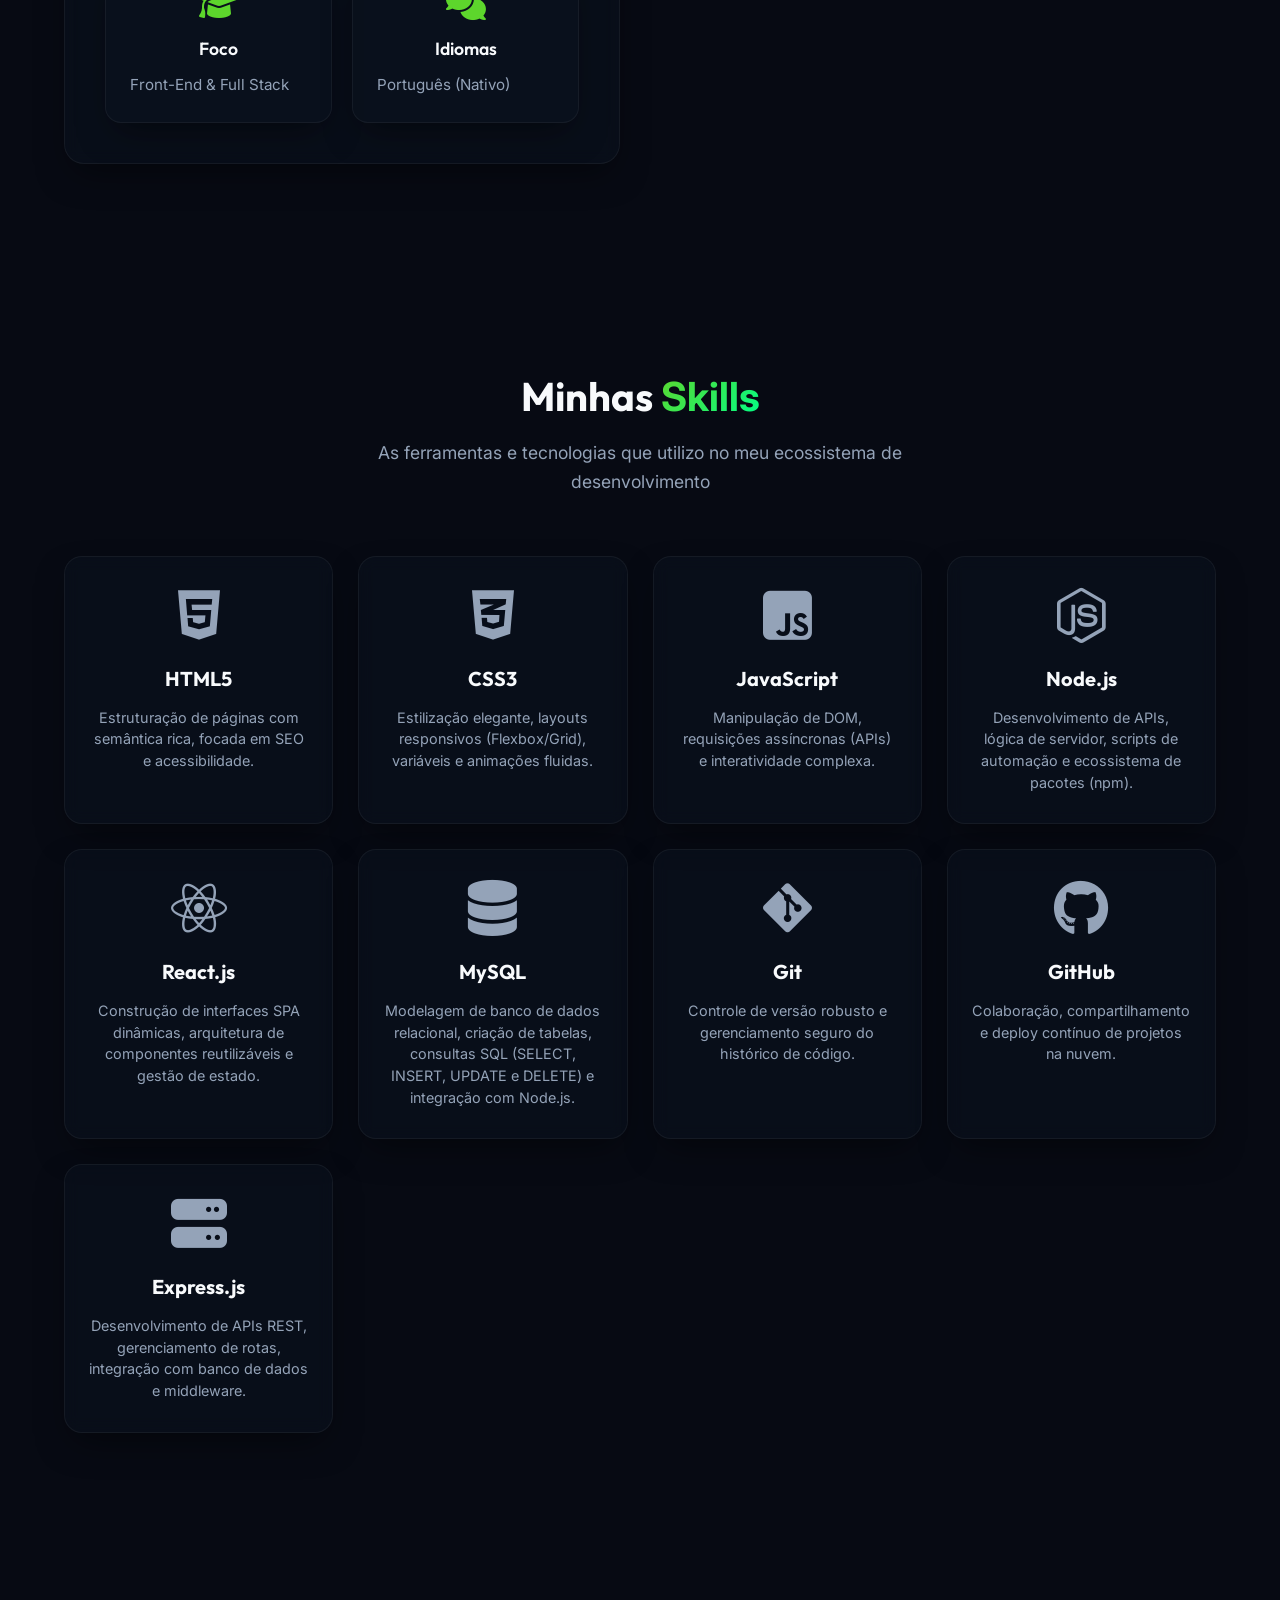
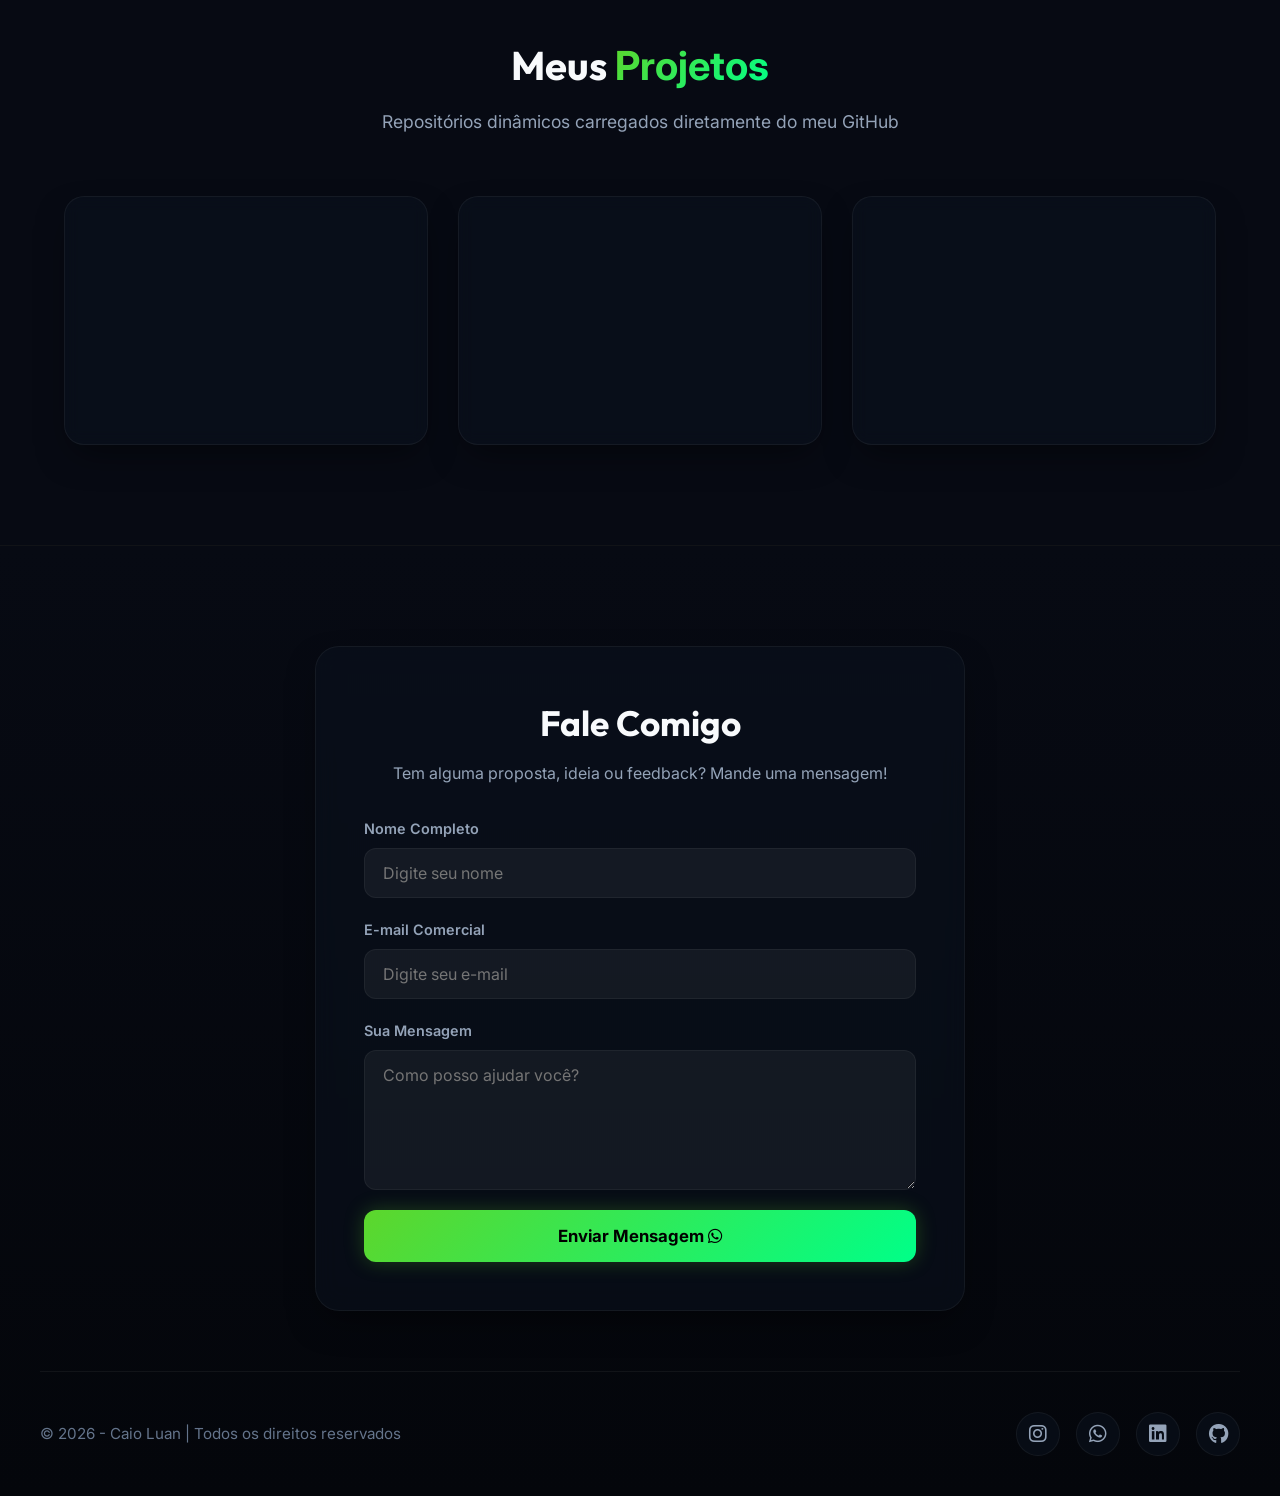
==== commit 80c1ef14: "Update index.html atualiza conteúdo do portfólio" ====
--- a/index.html
+++ b/index.html
@@ -56,7 +56,7 @@
     <main class="hero">
         <div class="hero-grid">
             <div class="hero-left">
-                <span class="tag">Disponível para Projetos</span>
+                <span class="tag">Disponível para estágio e projetos</span>
                 <h1 class="titulor">Olá! Eu sou <br><span class="destaque">Caio Luan</span></h1>
                 
                 <!-- Bloco de digitação animado -->
@@ -70,7 +70,7 @@
                     <a href="#formulario" class="botao1" id="btn-contato">
                         Contato <i class="fab fa-whatsapp"></i>
                     </a>
-                    <a href="../CV-PDF/Front-end%20Engineer.pdf" download class="botao1 botao1-alt" id="btn-cv">
+                    <a href="../my-portif-lio/CV-PDF/Front-end Engineer.pdf" download class="botao1 botao1-alt" id="btn-cv">
                         Baixar CV <i class="fas fa-download"></i>
                     </a>
                 </div>
@@ -95,11 +95,7 @@
         
         <div class="about-container">
             <div class="about-text">
-                <p>Sou desenvolvedor iniciante com foco em tecnologia e criação de interfaces web modernas e performáticas.</p>
-                <p>Atualmente estou me aprofundando nos pilares essenciais do front-end: HTML5 semântico, CSS3 flexível e JavaScript moderno. Minhas rotinas diárias são dedicadas a construir projetos práticos que refinam minhas competências técnicas e analíticas.</p>
-                <p>Gosto de desenhar e programar layouts funcionais que priorizam a usabilidade, sempre buscando aprender novas tecnologias e melhorar constantemente. Meu objetivo é crescer profissionalmente como programador front-end e agregar valor real a equipes inovadoras.</p>
-            </div>
-            
+               <p>Sou desenvolvedor Front-End focado na criação de interfaces modernas, responsivas e de alta performance. Busco desenvolver aplicações que ofereçam uma excelente experiência ao usuário, utilizando boas práticas de desenvolvimento e tecnologias atuais.</p>
             <!-- Grid de informações rápidas adicionais -->
             <div class="info-grid">
                 <div class="info-card">
@@ -115,7 +111,7 @@
                 <div class="info-card">
                     <i class="fas fa-graduation-cap"></i>
                     <h3>Foco</h3>
-                    <p>Front-End & UI/UX</p>
+                    <p>Front-End & Full Stack</p>
                 </div>
                 <div class="info-card">
                     <i class="fas fa-comments"></i>
@@ -163,6 +159,13 @@
                 <h3>React.js</h3>
                 <p>Construção de interfaces SPA dinâmicas, arquitetura de componentes reutilizáveis e gestão de estado.</p>
             </div>
+
+
+            <div class="skill-card mysql">
+                <i class="fas fa-database"></i>
+                <h3>MySQL</h3>
+                <p>Modelagem de banco de dados relacional, criação de tabelas, consultas SQL (SELECT, INSERT, UPDATE e DELETE) e integração com Node.js.</p>
+                </div>
       
             <div class="skill-card git">
                 <i class="fab fa-git-alt"></i>
@@ -174,6 +177,12 @@
                 <i class="fab fa-github"></i>
                 <h3>GitHub</h3>
                 <p>Colaboração, compartilhamento e deploy contínuo de projetos na nuvem.</p>
+            </div>
+
+            <div class="skill-card express">
+            <i class="fas fa-server"></i>
+            <h3>Express.js</h3>
+            <p>Desenvolvimento de APIs REST, gerenciamento de rotas, integração com banco de dados e middleware.</p>
             </div>
         </div>
     </section>
@@ -255,8 +264,9 @@
                 <a href="https://www.instagram.com/p/C6Pz-_Mrm_O/?igsh=MXd5Mm44dnE5eXV2aw==" target="_blank" title="Instagram" aria-label="Instagram">
                     <i class="fab fa-instagram"></i>
                 </a>
-                <a href="http://wa.me//5521971088704" target="_blank" title="WhatsApp" aria-label="WhatsApp">
+              <a href="https://wa.me/5521971088704" target="_blank" title="WhatsApp" aria-label="WhatsApp">
                     <i class="fab fa-whatsapp"></i>
+                </a>
                 </a>
                 <a href="https://www.linkedin.com/in/desenvolvendofrontcaioluan444?utm_source=share&utm_campaign=share_via&utm_content=profile&utm_medium=ios_app" target="_blank" title="LinkedIn" aria-label="LinkedIn">
                     <i class="fab fa-linkedin"></i>
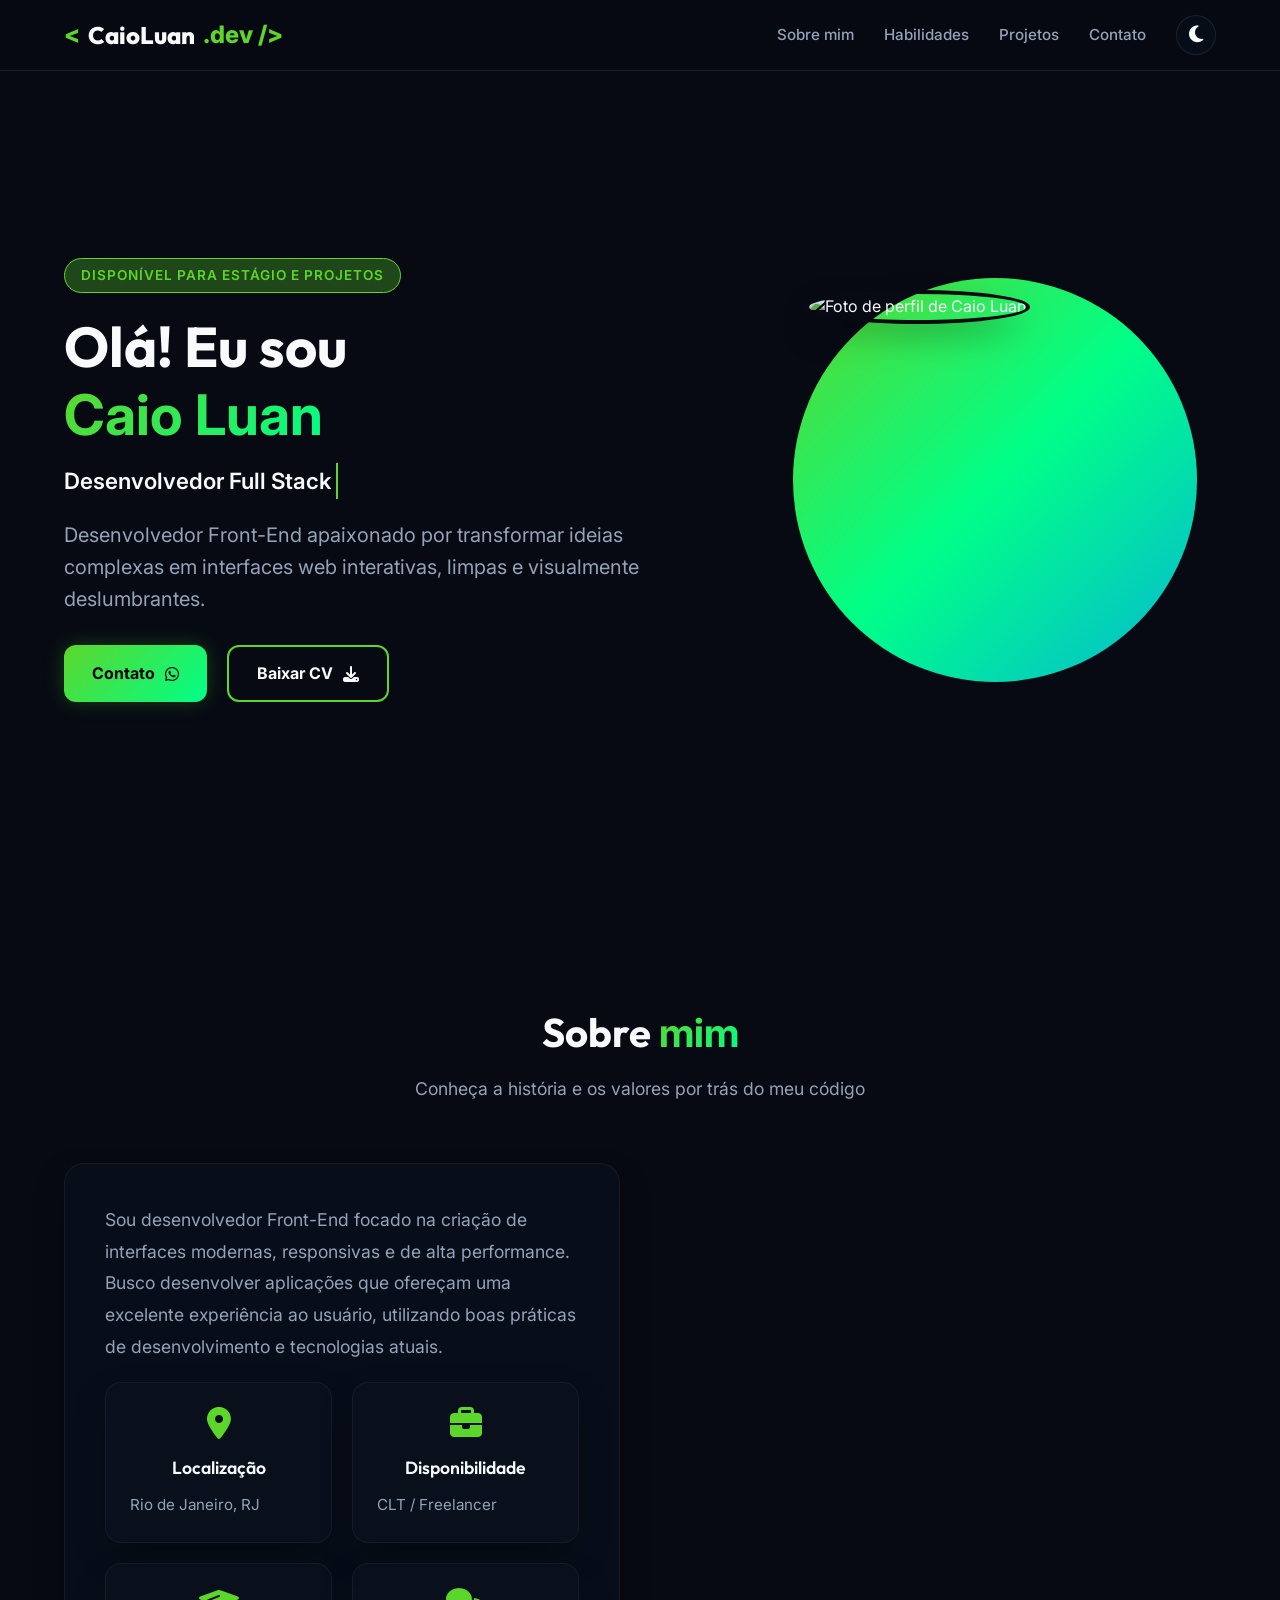
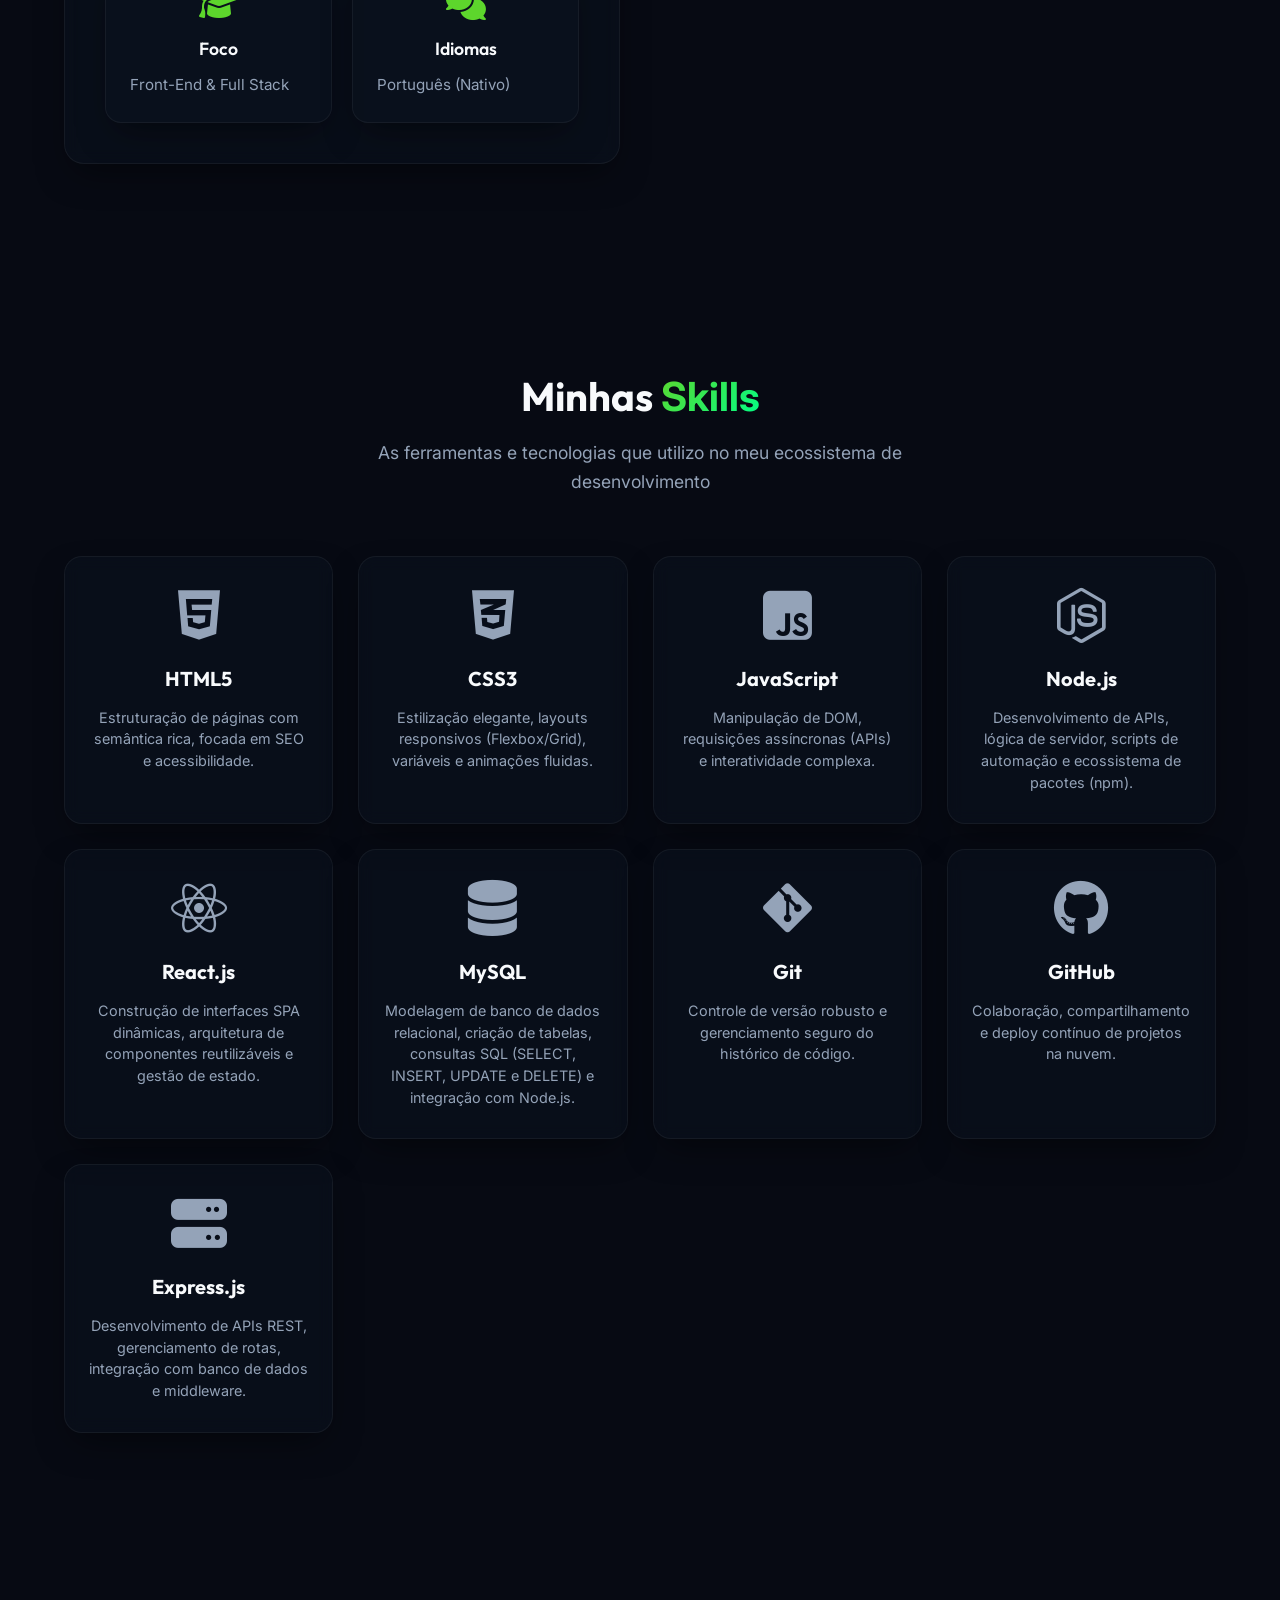
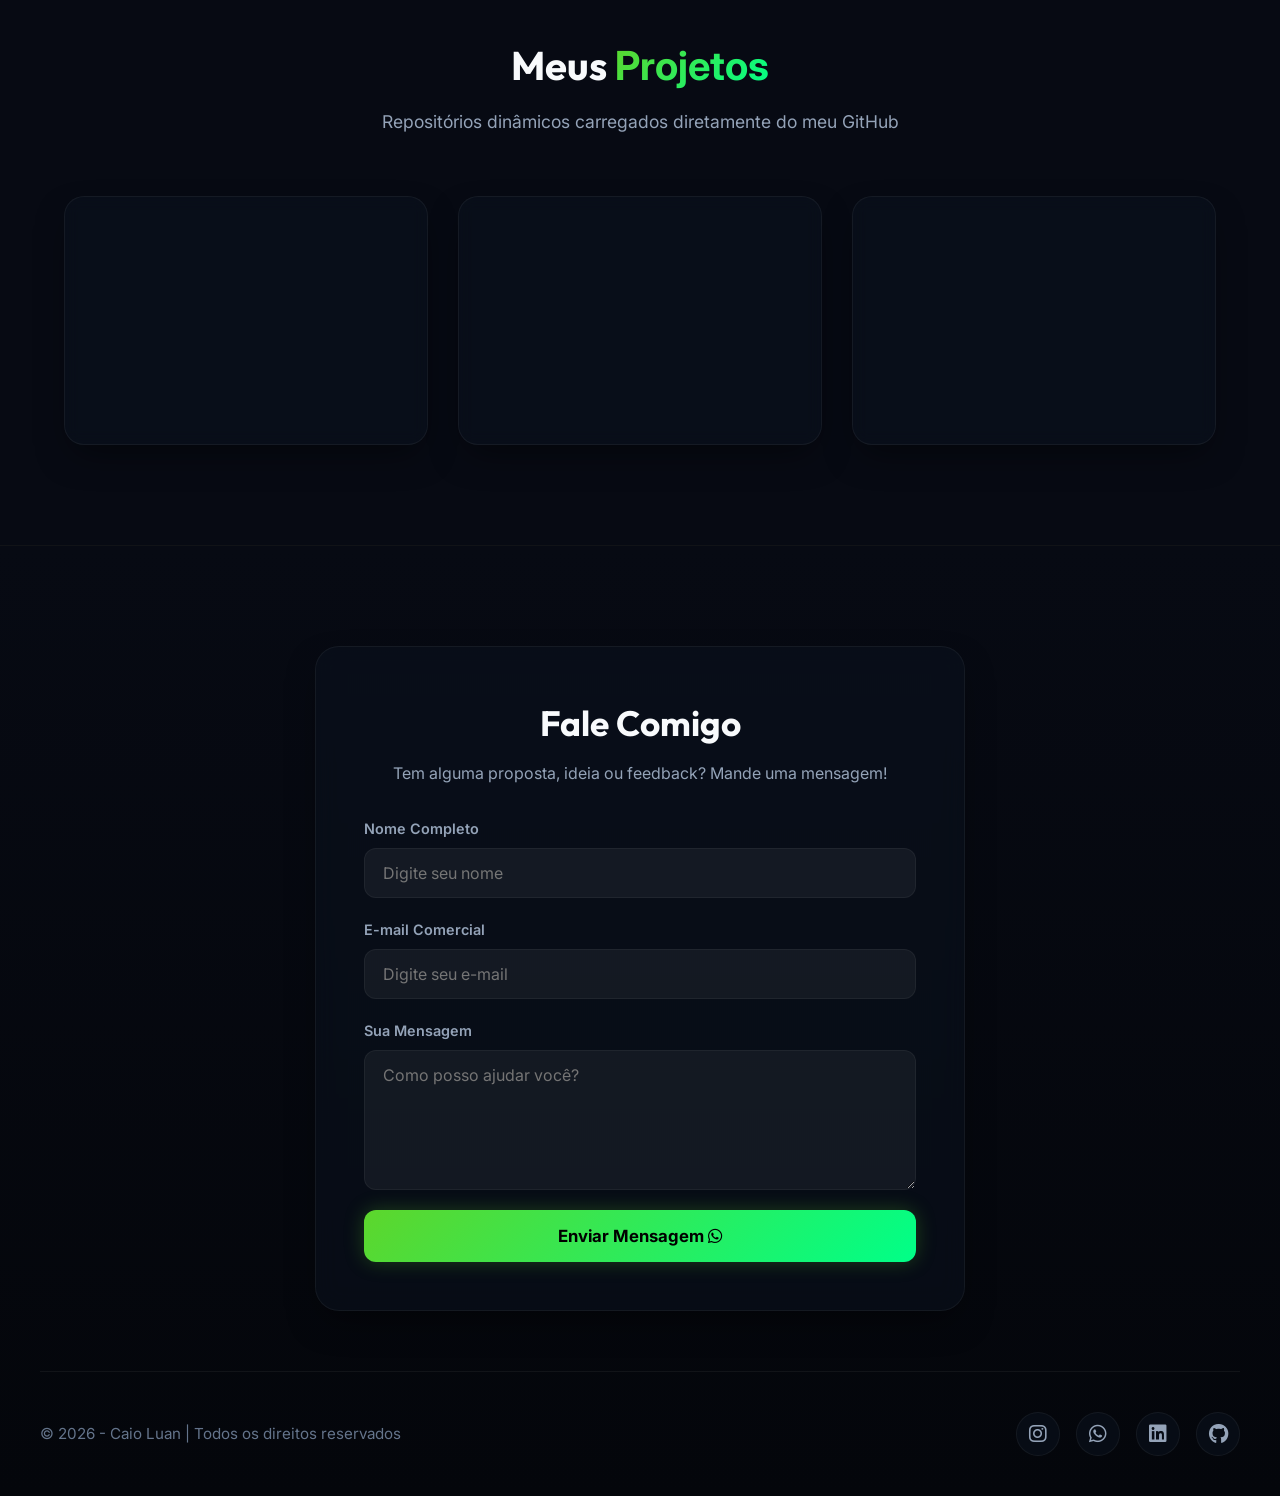
==== commit af28db94: "manutençao de sintaxe" ====
--- a/index.html
+++ b/index.html
@@ -25,7 +25,7 @@
     <!-- Particles CDN -->
     <script src="https://cdn.jsdelivr.net/particles.js/2.0.0/particles.min.js"></script>
     
-    <title>Caio Luan | Desenvolvedor Front-End</title>
+    <title>Caio Luan | Desenvolvedor Full Stack</title>
 </head>
 <body>
     <!-- Partículas flutuantes de fundo -->
@@ -61,7 +61,7 @@
                 
                 <!-- Bloco de digitação animado -->
                 <div class="typewrite-container">
-                    <span class="typewrite" id="typing-text">Desenvolvedor Front-End</span>
+                    <span class="typewrite" id="typing-text">Desenvolvedor Full Stack</span>
                 </div>
                 
                 <p class="subtitulo">Desenvolvedor Front-End apaixonado por transformar ideias complexas em interfaces web interativas, limpas e visualmente deslumbrantes.</p>
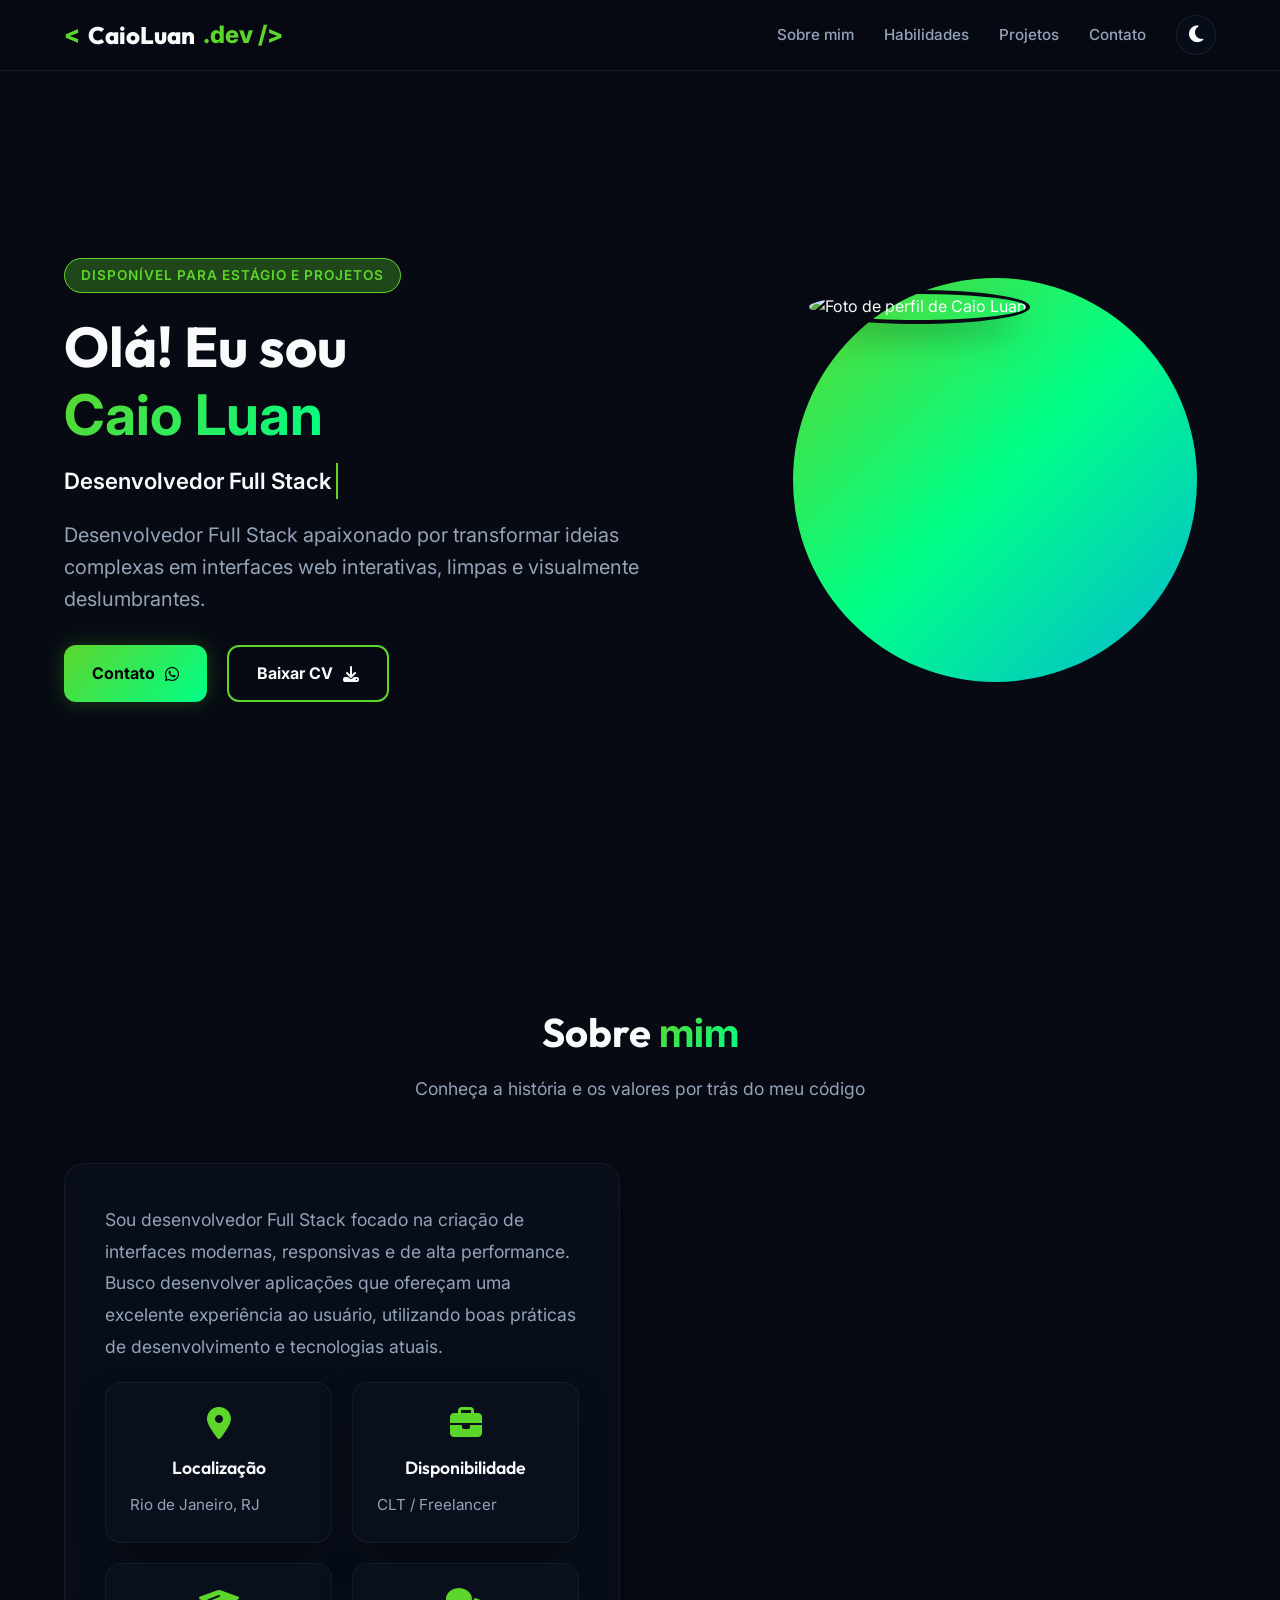
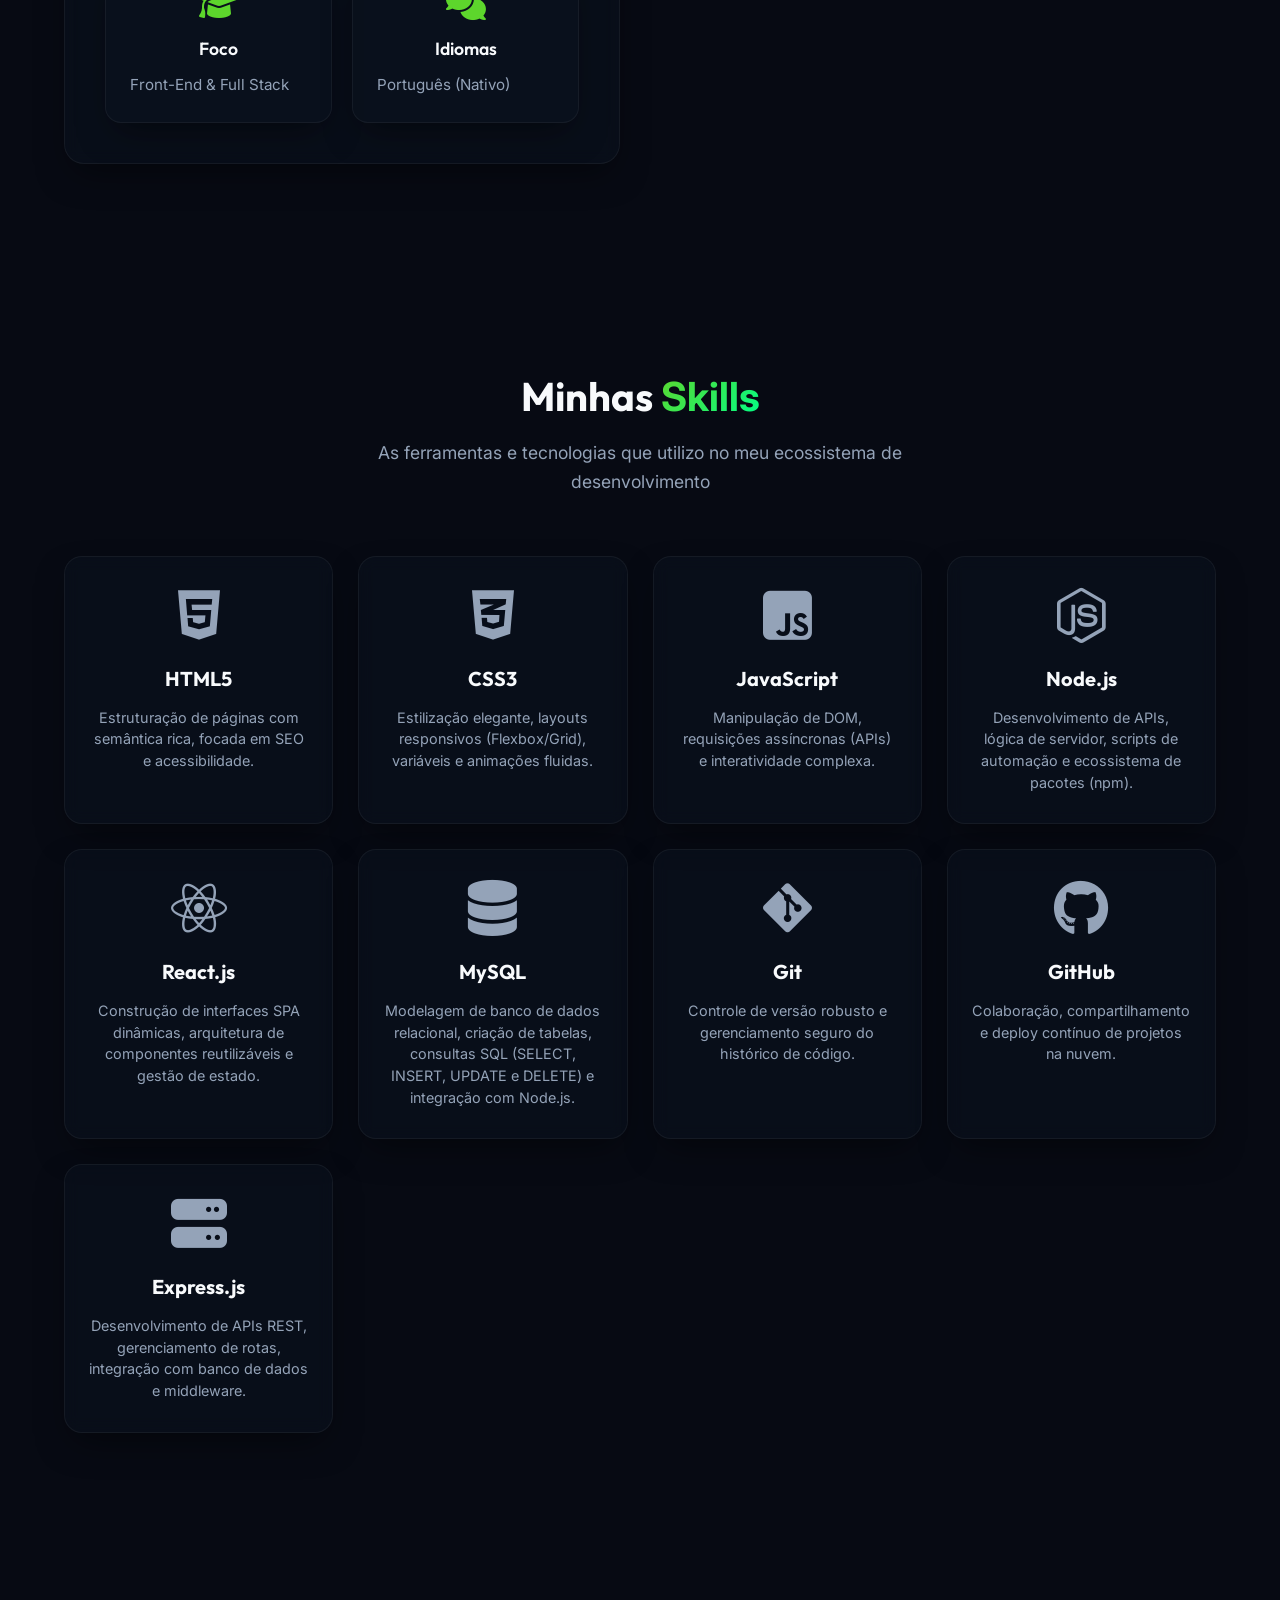
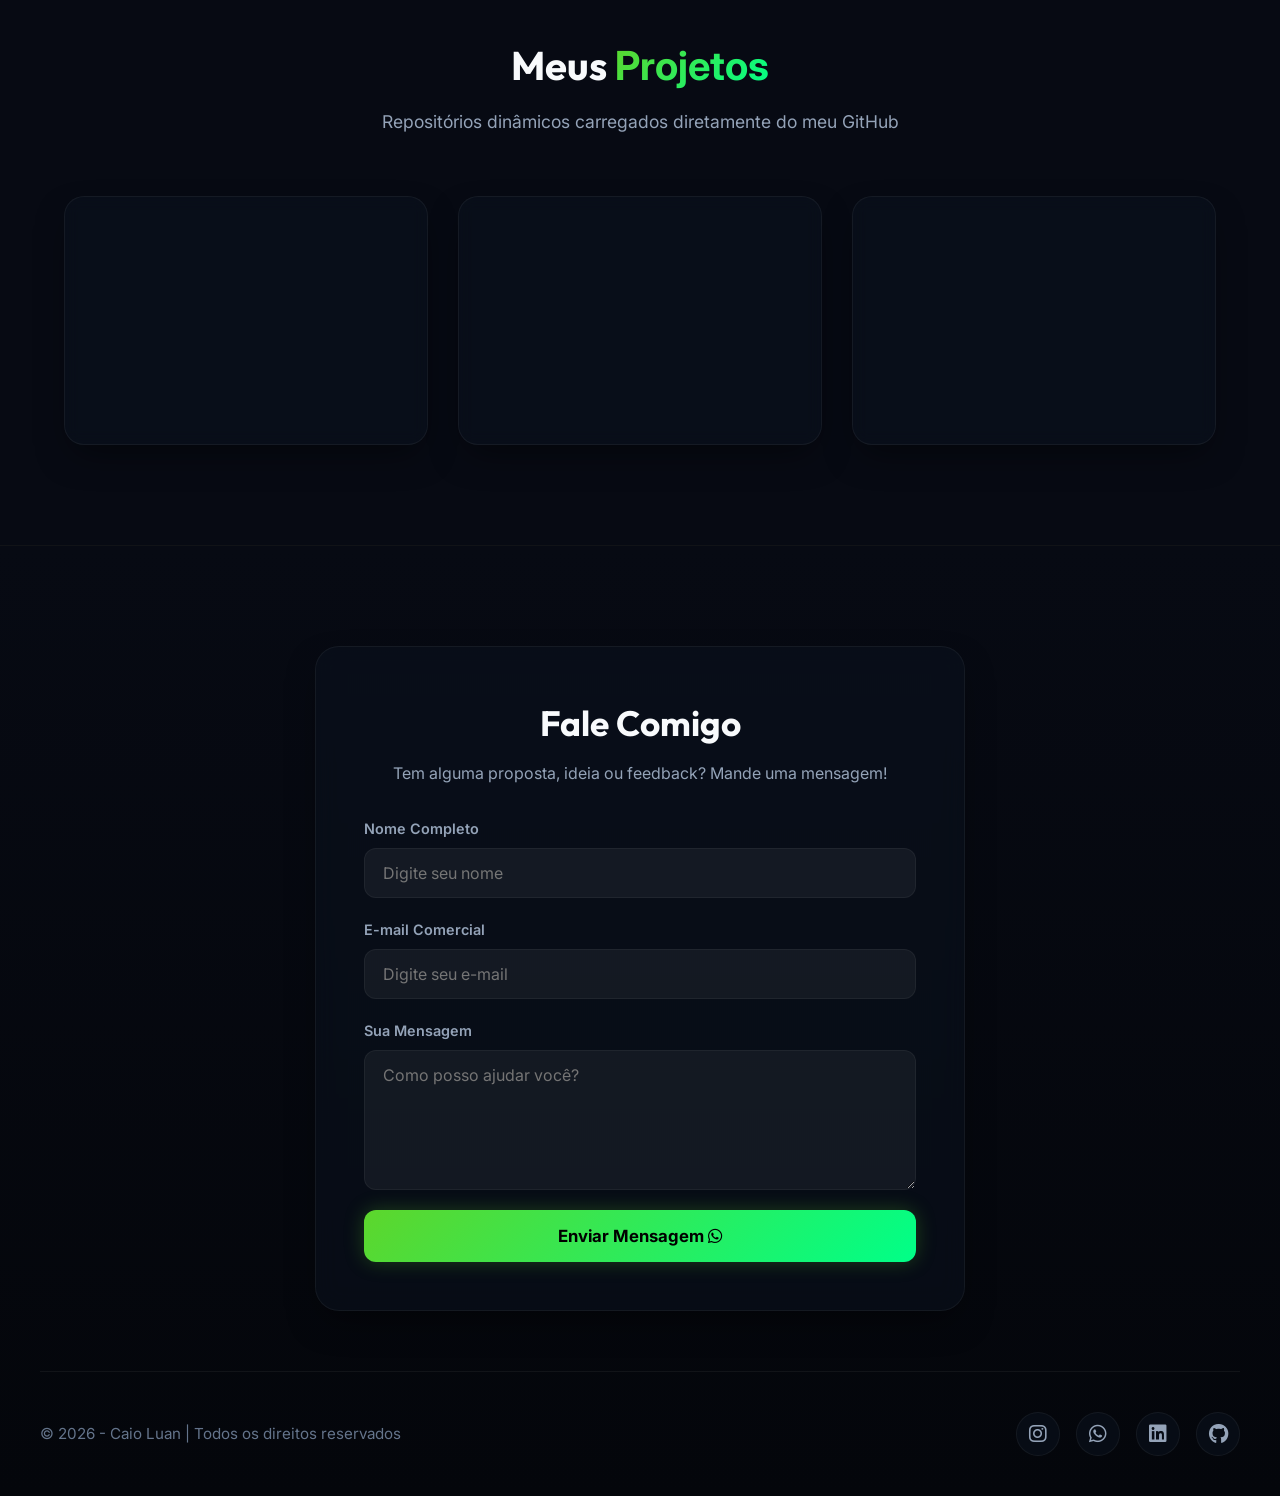
==== commit 16b44219: "Manutençao v2" ====
--- a/index.html
+++ b/index.html
@@ -64,7 +64,7 @@
                     <span class="typewrite" id="typing-text">Desenvolvedor Full Stack</span>
                 </div>
                 
-                <p class="subtitulo">Desenvolvedor Front-End apaixonado por transformar ideias complexas em interfaces web interativas, limpas e visualmente deslumbrantes.</p>
+                <p class="subtitulo">Desenvolvedor Full Stack apaixonado por transformar ideias complexas em interfaces web interativas, limpas e visualmente deslumbrantes.</p>
                 
                 <div class="cta-group">
                     <a href="#formulario" class="botao1" id="btn-contato">
@@ -95,7 +95,7 @@
         
         <div class="about-container">
             <div class="about-text">
-               <p>Sou desenvolvedor Front-End focado na criação de interfaces modernas, responsivas e de alta performance. Busco desenvolver aplicações que ofereçam uma excelente experiência ao usuário, utilizando boas práticas de desenvolvimento e tecnologias atuais.</p>
+               <p>Sou desenvolvedor Full Stack focado na criação de interfaces modernas, responsivas e de alta performance. Busco desenvolver aplicações que ofereçam uma excelente experiência ao usuário, utilizando boas práticas de desenvolvimento e tecnologias atuais.</p>
             <!-- Grid de informações rápidas adicionais -->
             <div class="info-grid">
                 <div class="info-card">
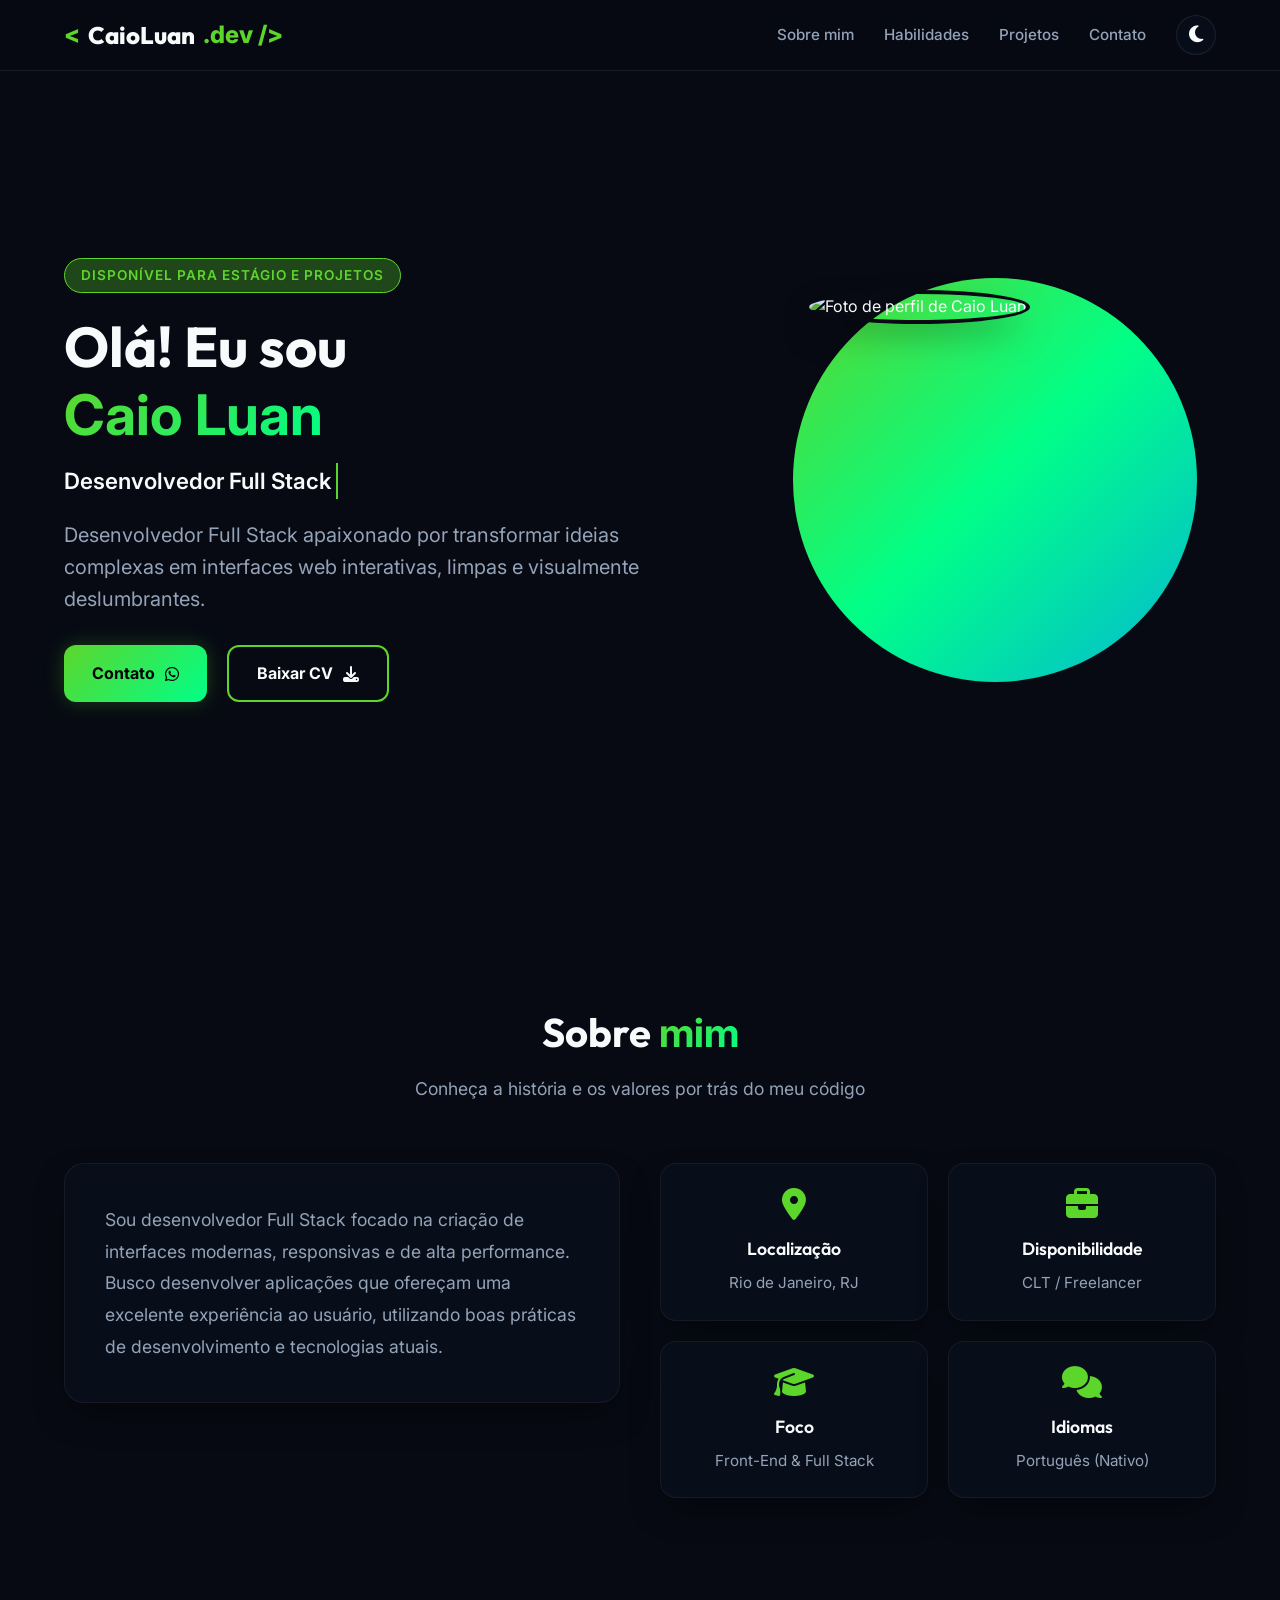
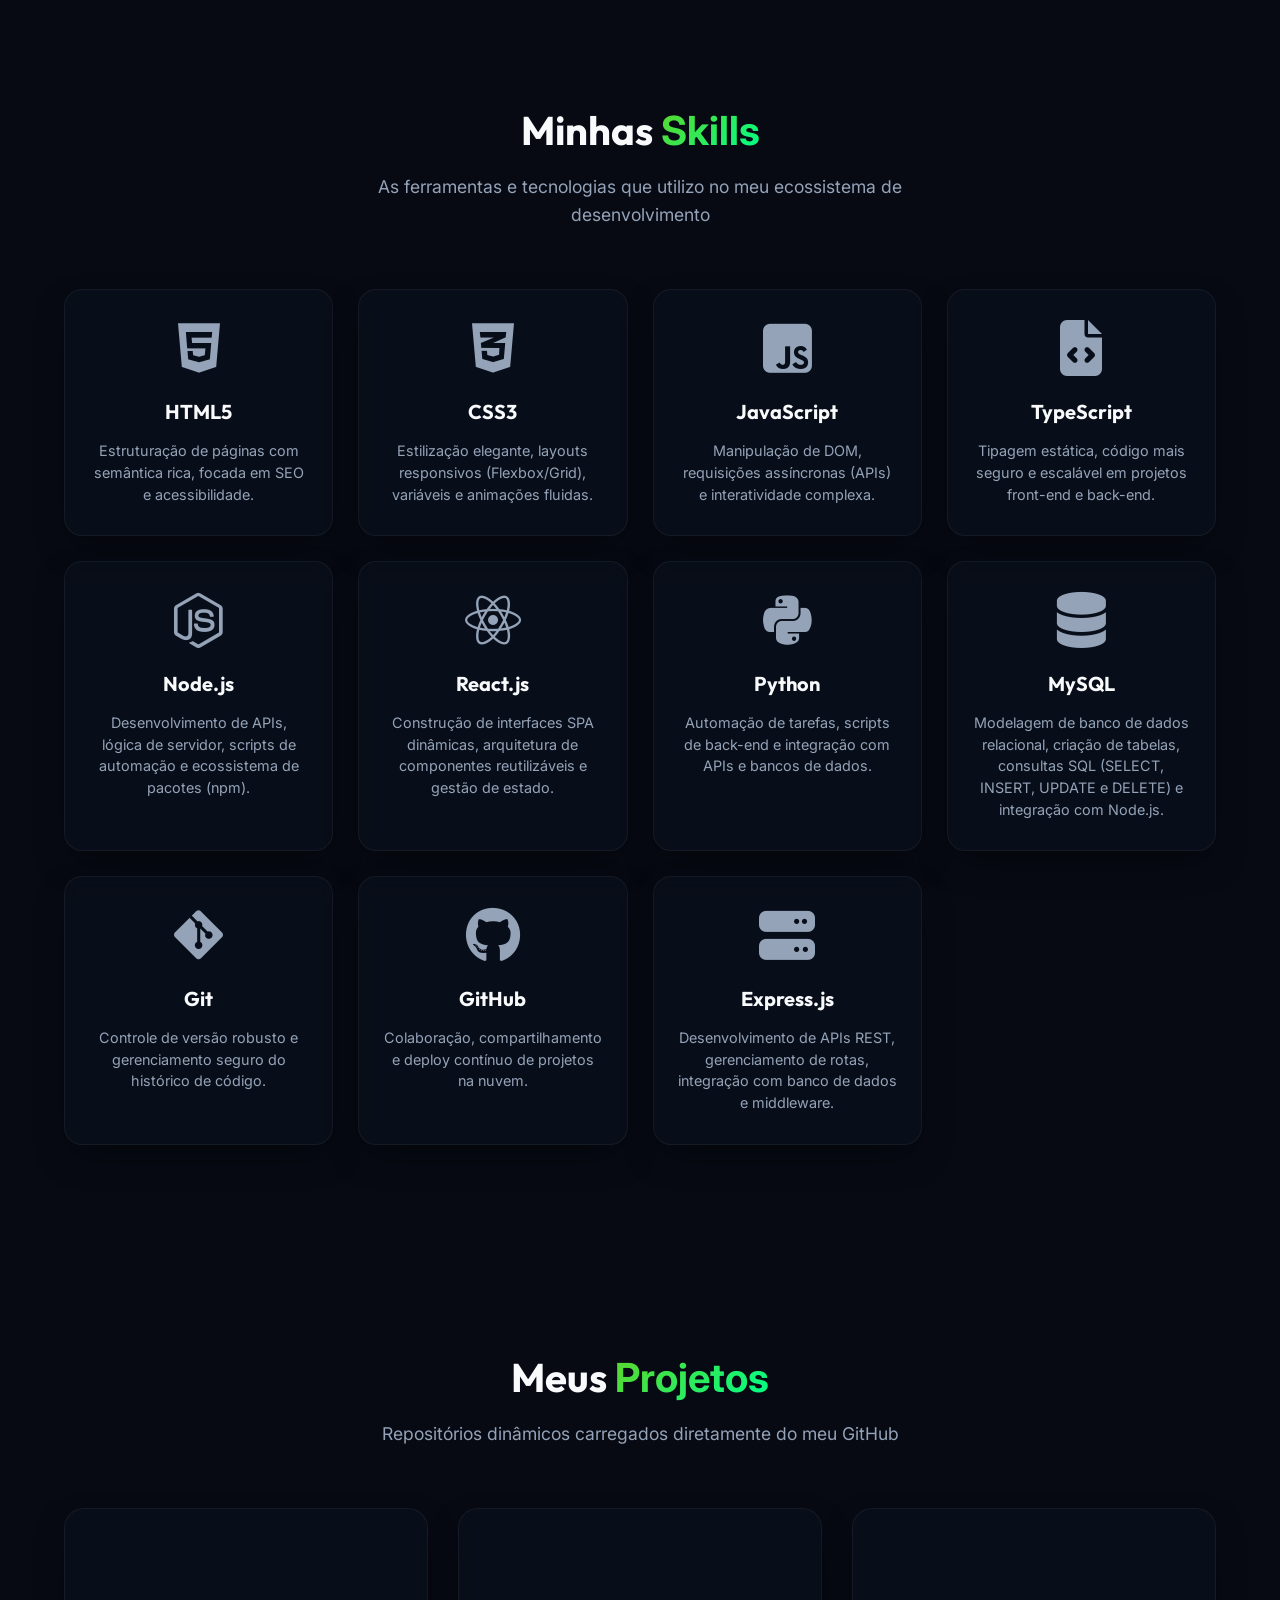
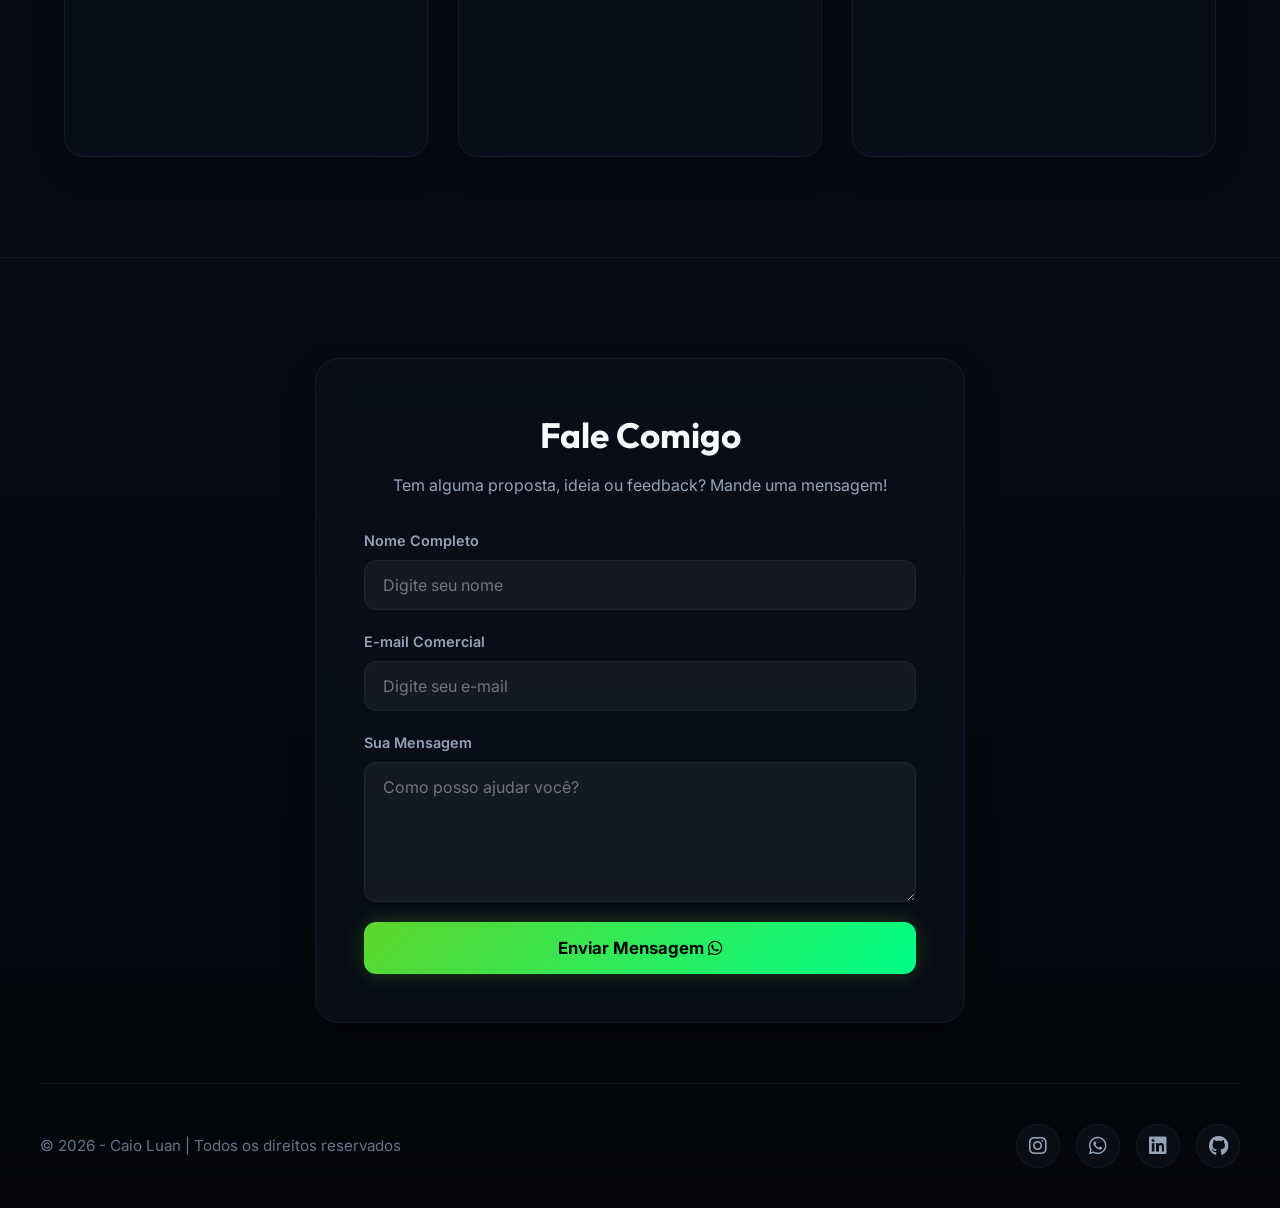
==== commit 191105ca: "Alteração No Html Correção De Layout" ====
--- a/index.html
+++ b/index.html
@@ -70,7 +70,7 @@
                     <a href="#formulario" class="botao1" id="btn-contato">
                         Contato <i class="fab fa-whatsapp"></i>
                     </a>
-                    <a href="../my-portif-lio/CV-PDF/Front-end Engineer.pdf" download class="botao1 botao1-alt" id="btn-cv">
+                    <a href="../my-portif-lio/CV-PDF/CV_Caio_Luan_FullStack.pdf" download class="botao1 botao1-alt" id="btn-cv">
                         Baixar CV <i class="fas fa-download"></i>
                     </a>
                 </div>
@@ -95,7 +95,9 @@
         
         <div class="about-container">
             <div class="about-text">
-               <p>Sou desenvolvedor Full Stack focado na criação de interfaces modernas, responsivas e de alta performance. Busco desenvolver aplicações que ofereçam uma excelente experiência ao usuário, utilizando boas práticas de desenvolvimento e tecnologias atuais.</p>
+                <p>Sou desenvolvedor Full Stack focado na criação de interfaces modernas, responsivas e de alta performance. Busco desenvolver aplicações que ofereçam uma excelente experiência ao usuário, utilizando boas práticas de desenvolvimento e tecnologias atuais.</p>
+            </div>
+
             <!-- Grid de informações rápidas adicionais -->
             <div class="info-grid">
                 <div class="info-card">
@@ -147,6 +149,12 @@
                 <h3>JavaScript</h3>
                 <p>Manipulação de DOM, requisições assíncronas (APIs) e interatividade complexa.</p>
             </div>
+
+            <div class="skill-card ts">
+                <i class="fas fa-file-code"></i>
+                <h3>TypeScript</h3>
+                <p>Tipagem estática, código mais seguro e escalável em projetos front-end e back-end.</p>
+            </div>
       
             <div class="skill-card node">
                 <i class="fab fa-node-js"></i>
@@ -160,6 +168,11 @@
                 <p>Construção de interfaces SPA dinâmicas, arquitetura de componentes reutilizáveis e gestão de estado.</p>
             </div>
 
+            <div class="skill-card python">
+                <i class="fab fa-python"></i>
+                <h3>Python</h3>
+                <p>Automação de tarefas, scripts de back-end e integração com APIs e bancos de dados.</p>
+            </div>
 
             <div class="skill-card mysql">
                 <i class="fas fa-database"></i>
@@ -267,7 +280,6 @@
               <a href="https://wa.me/5521971088704" target="_blank" title="WhatsApp" aria-label="WhatsApp">
                     <i class="fab fa-whatsapp"></i>
                 </a>
-                </a>
                 <a href="https://www.linkedin.com/in/desenvolvendofrontcaioluan444?utm_source=share&utm_campaign=share_via&utm_content=profile&utm_medium=ios_app" target="_blank" title="LinkedIn" aria-label="LinkedIn">
                     <i class="fab fa-linkedin"></i>
                 </a>
